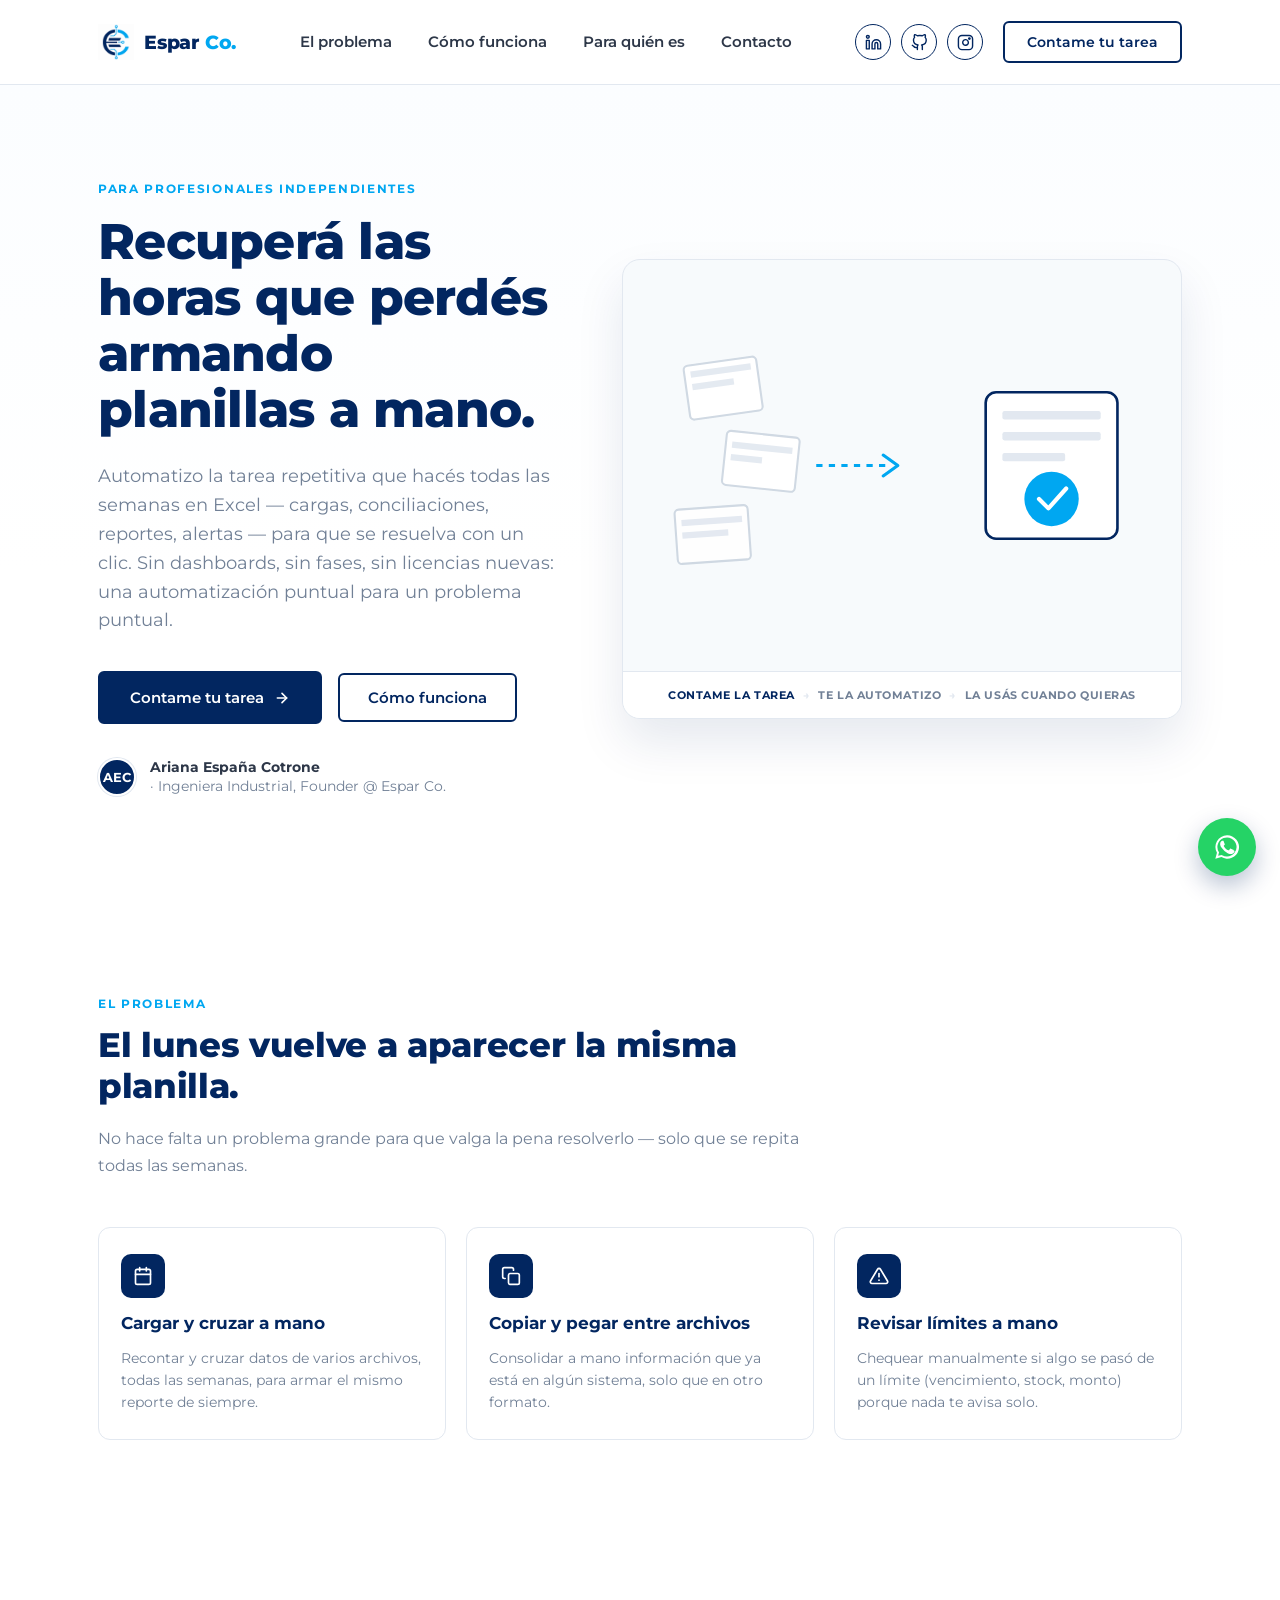
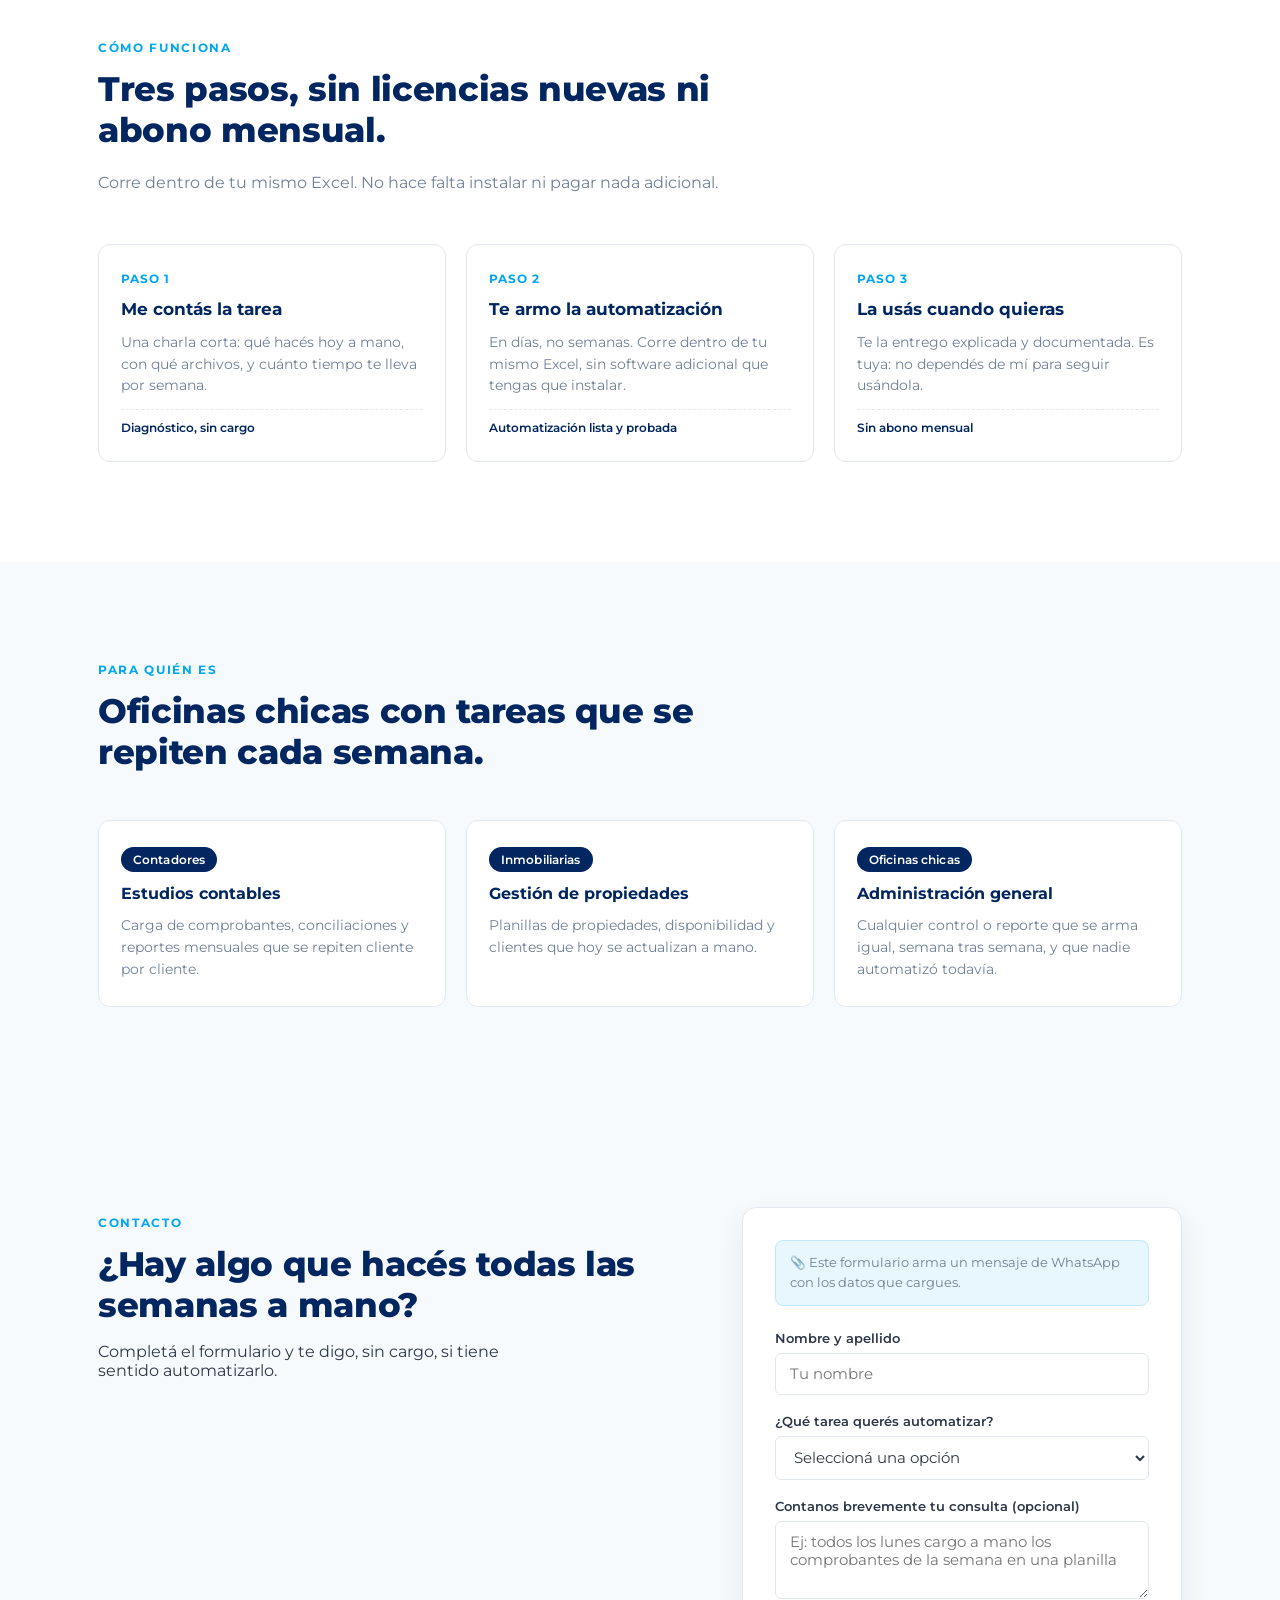
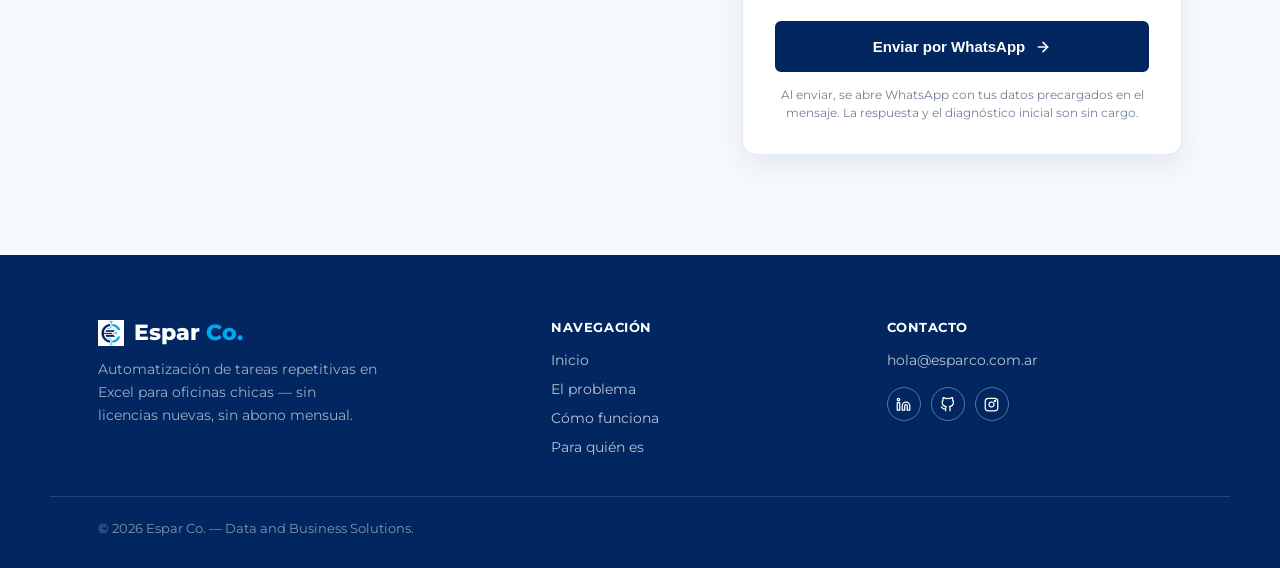
==== automatizaciones/index.html @ 215e24c2 "Add files via upload" ====
<!doctype html>
<html lang="es-AR">
<head>
<meta charset="utf-8">
<meta name="viewport" content="width=device-width, initial-scale=1">
<title>Automatización de tareas en Excel — Espar Co.</title>
<meta name="description" content="Espar Co.: automatización puntual de tareas repetitivas en Excel para contadores, inmobiliarias y oficinas administrativas chicas. Sin licencias nuevas, sin abono mensual.">

<link rel="icon" type="image/png" href="../assets/img/favicon.png">
<link rel="preconnect" href="https://fonts.googleapis.com">
<link rel="preconnect" href="https://fonts.gstatic.com" crossorigin>
<link href="https://fonts.googleapis.com/css2?family=Montserrat:wght@400;500;600;700;800&display=swap" rel="stylesheet">
<link rel="stylesheet" href="../assets/css/style.css">
<style>
.section-problem { padding: 100px 0; background: var(--white); }
.section-problem .section-top { margin-bottom: 48px; max-width: 720px; }
.section-problem .section-top p { font-size: 16px; color: var(--gray); line-height: 1.7; margin: 18px 0 0; }
.problem-grid { display: grid; grid-template-columns: repeat(3, minmax(0, 1fr)); gap: 20px; }
.problem-card { padding: 26px 22px; display: flex; flex-direction: column; gap: 14px; }
.problem-card h3 { font-size: 17px; font-weight: 700; color: var(--navy); margin: 0; line-height: 1.3; }
.problem-card p { font-size: 13.5px; color: var(--gray); line-height: 1.6; margin: 0; }
.phase-grid-3 { grid-template-columns: repeat(3, minmax(0, 1fr)); }
.section-audience { padding: 100px 0; background: var(--bg-soft); }
.section-audience .section-top { margin-bottom: 48px; max-width: 720px; }
.audience-grid { display: grid; grid-template-columns: repeat(3, minmax(0, 1fr)); gap: 20px; }
.audience-card { padding: 26px 22px; display: flex; flex-direction: column; gap: 12px; }
.audience-card h3 { font-size: 16px; font-weight: 700; color: var(--navy); margin: 0; }
.audience-card p { font-size: 13.5px; color: var(--gray); line-height: 1.6; margin: 0; }
@media (max-width: 780px) { .problem-grid, .audience-grid, .phase-grid-3 { grid-template-columns: 1fr; } }
@media (max-width: 1080px) and (min-width: 781px) { .problem-grid, .audience-grid, .phase-grid-3 { grid-template-columns: repeat(2, minmax(0,1fr)); } }
</style>
</head>
<body id="top">

<!-- ===== HEADER ===== -->
<header class="site-header">
  <div class="container">
    <a class="logo-link" href="../" aria-label="Espar Co. — inicio">
      <img src="../assets/img/logo-icon.png" alt="">
      <span class="logo-wordmark">Espar <em>Co.</em></span>
    </a>

    <nav class="main-nav" aria-label="Navegación principal">
      <a class="nav-link" href="#problema">El problema</a>
      <a class="nav-link" href="#como-funciona">Cómo funciona</a>
      <a class="nav-link" href="#para-quien">Para quién es</a>
      <a class="nav-link" href="#contacto">Contacto</a>
    </nav>

    <div class="header-actions">
      <div class="social-icons">
        <a class="icon-btn" href="https://www.linkedin.com/in/arianaecotrone/" target="_blank" rel="noopener" aria-label="LinkedIn">
          <svg viewBox="0 0 24 24" fill="none" stroke="currentColor" stroke-width="2" stroke-linecap="round" stroke-linejoin="round"><path d="M16 8a6 6 0 0 1 6 6v7h-4v-7a2 2 0 0 0-4 0v7h-4v-7a6 6 0 0 1 6-6z"></path><rect x="2" y="9" width="4" height="12"></rect><circle cx="4" cy="4" r="2"></circle></svg>
        </a>
        <a class="icon-btn" href="https://github.com/arianacotrone" target="_blank" rel="noopener" aria-label="GitHub">
          <svg viewBox="0 0 24 24" fill="none" stroke="currentColor" stroke-width="2" stroke-linecap="round" stroke-linejoin="round"><path d="M9 19c-5 1.5-5-2.5-7-3m14 6v-3.87a3.37 3.37 0 0 0-.94-2.61c3.14-.35 6.44-1.54 6.44-7A5.44 5.44 0 0 0 20 4.77 5.07 5.07 0 0 0 19.91 1S18.73.65 16 2.48a13.38 13.38 0 0 0-7 0C6.27.65 5.09 1 5.09 1A5.07 5.07 0 0 0 5 4.77a5.44 5.44 0 0 0-1.5 3.78c0 5.42 3.3 6.61 6.44 7A3.37 3.37 0 0 0 9 18.13V22"></path></svg>
        </a>
        <a class="icon-btn" href="https://www.instagram.com/esparco.data/" target="_blank" rel="noopener" aria-label="Instagram">
          <svg viewBox="0 0 24 24" fill="none" stroke="currentColor" stroke-width="2" stroke-linecap="round" stroke-linejoin="round"><rect x="2" y="2" width="20" height="20" rx="5" ry="5"></rect><path d="M16 11.37A4 4 0 1 1 12.63 8 4 4 0 0 1 16 11.37z"></path><circle cx="17.5" cy="6.5" r="1"></circle></svg>
        </a>
      </div>
      <a class="btn-outline btn-sm" href="#contacto">Contame tu tarea</a>
      <button class="nav-toggle" type="button" aria-label="Abrir menú" aria-expanded="false">
        <svg width="20" height="20" viewBox="0 0 24 24" fill="none" stroke="currentColor" stroke-width="2.2" stroke-linecap="round" stroke-linejoin="round"><line x1="3" y1="6" x2="21" y2="6"></line><line x1="3" y1="12" x2="21" y2="12"></line><line x1="3" y1="18" x2="21" y2="18"></line></svg>
      </button>
    </div>
  </div>
</header>

<main>

<!-- ===== HERO ===== -->
  <section class="hero">
    <div class="container">

      <div>
        <div class="eyebrow">Para profesionales independientes</div>
        <h1>Recuperá las horas que perdés armando planillas a mano.</h1>
        <p class="lede">
          Automatizo la tarea repetitiva que hacés todas las semanas en Excel — cargas, conciliaciones, reportes,
          alertas — para que se resuelva con un clic. Sin dashboards, sin fases, sin licencias nuevas: una
          automatización puntual para un problema puntual.
        </p>
        <div class="hero-ctas">
          <a class="btn-primary" href="#contacto">
            Contame tu tarea
            <svg width="16" height="16" viewBox="0 0 24 24" fill="none" stroke="currentColor" stroke-width="2.4" stroke-linecap="round" stroke-linejoin="round"><line x1="5" y1="12" x2="19" y2="12"></line><polyline points="12 5 19 12 12 19"></polyline></svg>
          </a>
          <a class="btn-outline" href="#como-funciona">Cómo funciona</a>
        </div>
        <div class="hero-byline">
          <a href="#para-quien"><span class="avatar-badge">AEC</span></a>
          <div class="hero-byline-text">
            <strong>Ariana España Cotrone</strong><br> · Ingeniera Industrial, Founder @ Espar Co.
          </div>
        </div>
      </div>

      <div class="hero-panel">
        <div class="hero-panel-figure">
          <svg viewBox="0 0 480 320" xmlns="http://www.w3.org/2000/svg" role="img" aria-label="De planillas sueltas a una automatización de un clic">
            <g opacity="0.9">
              <rect x="34" y="60" width="70" height="52" rx="4" fill="#FFFFFF" stroke="#CBD5E0" stroke-width="2" transform="rotate(-8 69 86)"></rect>
              <rect x="40" y="66" width="58" height="6" fill="#E2E8F0" transform="rotate(-8 69 86)"></rect>
              <rect x="40" y="78" width="40" height="6" fill="#E2E8F0" transform="rotate(-8 69 86)"></rect>
              <rect x="70" y="130" width="70" height="52" rx="4" fill="#FFFFFF" stroke="#CBD5E0" stroke-width="2" transform="rotate(6 105 156)"></rect>
              <rect x="76" y="140" width="58" height="6" fill="#E2E8F0" transform="rotate(6 105 156)"></rect>
              <rect x="76" y="152" width="30" height="6" fill="#E2E8F0" transform="rotate(6 105 156)"></rect>
              <rect x="24" y="200" width="70" height="52" rx="4" fill="#FFFFFF" stroke="#CBD5E0" stroke-width="2" transform="rotate(-4 59 226)"></rect>
              <rect x="30" y="210" width="58" height="6" fill="#E2E8F0" transform="rotate(-4 59 226)"></rect>
              <rect x="30" y="222" width="44" height="6" fill="#E2E8F0" transform="rotate(-4 59 226)"></rect>
            </g>
            <path d="M158 160 H 230" stroke="#00A7F1" stroke-width="3" stroke-dasharray="6 6"></path>
            <path d="M222 150 L 236 160 L 222 170" fill="none" stroke="#00A7F1" stroke-width="3" stroke-linecap="round" stroke-linejoin="round"></path>
            <rect x="320" y="90" width="126" height="140" rx="10" fill="#FFFFFF" stroke="#022660" stroke-width="2.5"></rect>
            <rect x="336" y="108" width="94" height="8" rx="2" fill="#E2E8F0"></rect>
            <rect x="336" y="128" width="94" height="8" rx="2" fill="#E2E8F0"></rect>
            <rect x="336" y="148" width="60" height="8" rx="2" fill="#E2E8F0"></rect>
            <circle cx="383" cy="192" r="26" fill="#00A7F1"></circle>
            <path d="M371 192 L 380 201 L 397 182" fill="none" stroke="#FFFFFF" stroke-width="4" stroke-linecap="round" stroke-linejoin="round"></path>
          </svg>
        </div>
        <div class="hero-panel-strip">
          <span class="is-current">Contame la tarea</span>
          <span class="sep">→</span>
          <span>Te la automatizo</span>
          <span class="sep">→</span>
          <span>La usás cuando quieras</span>
        </div>
      </div>

    </div>
  </section>

  <!-- ===== EL PROBLEMA ===== -->
  <section class="section-problem" id="problema">
    <div class="container">
      <div class="section-top">
        <div class="eyebrow" style="margin-bottom:14px;">El problema</div>
        <h2 class="section-heading">El lunes vuelve a aparecer la misma planilla.</h2>
        <p>No hace falta un problema grande para que valga la pena resolverlo — solo que se repita todas las semanas.</p>
      </div>

      <div class="problem-grid">
        <article class="card problem-card">
          <div class="badge-icon">
            <svg width="20" height="20" viewBox="0 0 24 24" fill="none" stroke="currentColor" stroke-width="2" stroke-linecap="round" stroke-linejoin="round"><rect x="3" y="4" width="18" height="18" rx="2"></rect><line x1="16" y1="2" x2="16" y2="6"></line><line x1="8" y1="2" x2="8" y2="6"></line><line x1="3" y1="10" x2="21" y2="10"></line></svg>
          </div>
          <h3>Cargar y cruzar a mano</h3>
          <p>Recontar y cruzar datos de varios archivos, todas las semanas, para armar el mismo reporte de siempre.</p>
        </article>
        <article class="card problem-card">
          <div class="badge-icon">
            <svg width="20" height="20" viewBox="0 0 24 24" fill="none" stroke="currentColor" stroke-width="2" stroke-linecap="round" stroke-linejoin="round"><rect x="9" y="9" width="13" height="13" rx="2"></rect><path d="M5 15H4a2 2 0 0 1-2-2V4a2 2 0 0 1 2-2h9a2 2 0 0 1 2 2v1"></path></svg>
          </div>
          <h3>Copiar y pegar entre archivos</h3>
          <p>Consolidar a mano información que ya está en algún sistema, solo que en otro formato.</p>
        </article>
        <article class="card problem-card">
          <div class="badge-icon">
            <svg width="20" height="20" viewBox="0 0 24 24" fill="none" stroke="currentColor" stroke-width="2" stroke-linecap="round" stroke-linejoin="round"><path d="M10.29 3.86L1.82 18a2 2 0 0 0 1.71 3h16.94a2 2 0 0 0 1.71-3L13.71 3.86a2 2 0 0 0-3.42 0z"></path><line x1="12" y1="9" x2="12" y2="13"></line><line x1="12" y1="17" x2="12.01" y2="17"></line></svg>
          </div>
          <h3>Revisar límites a mano</h3>
          <p>Chequear manualmente si algo se pasó de un límite (vencimiento, stock, monto) porque nada te avisa solo.</p>
        </article>
      </div>
    </div>
  </section>

  <!-- ===== CÓMO FUNCIONA ===== -->
  <section class="section-services" id="como-funciona">
    <div class="container">
      <div class="section-top">
        <div class="eyebrow" style="margin-bottom:14px;">Cómo funciona</div>
        <h2 class="section-heading">Tres pasos, sin licencias nuevas ni abono mensual.</h2>
        <p>Corre dentro de tu mismo Excel. No hace falta instalar ni pagar nada adicional.</p>
      </div>

      <div class="phase-grid phase-grid-3">
        <article class="card phase-card">
          <div class="phase-num">Paso 1</div>
          <h3>Me contás la tarea</h3>
          <p>Una charla corta: qué hacés hoy a mano, con qué archivos, y cuánto tiempo te lleva por semana.</p>
          <div class="phase-deliverable">Diagnóstico, sin cargo</div>
        </article>
        <article class="card phase-card">
          <div class="phase-num">Paso 2</div>
          <h3>Te armo la automatización</h3>
          <p>En días, no semanas. Corre dentro de tu mismo Excel, sin software adicional que tengas que instalar.</p>
          <div class="phase-deliverable">Automatización lista y probada</div>
        </article>
        <article class="card phase-card">
          <div class="phase-num">Paso 3</div>
          <h3>La usás cuando quieras</h3>
          <p>Te la entrego explicada y documentada. Es tuya: no dependés de mí para seguir usándola.</p>
          <div class="phase-deliverable">Sin abono mensual</div>
        </article>
      </div>
    </div>
  </section>

  <!-- ===== PARA QUIÉN ES ===== -->
  <section class="section-audience" id="para-quien">
    <div class="container">
      <div class="section-top">
        <div class="eyebrow" style="margin-bottom:14px;">Para quién es</div>
        <h2 class="section-heading">Oficinas chicas con tareas que se repiten cada semana.</h2>
      </div>

      <div class="audience-grid">
        <article class="card audience-card">
          <span class="pill pill-industry" style="align-self:flex-start;">Contadores</span>
          <h3>Estudios contables</h3>
          <p>Carga de comprobantes, conciliaciones y reportes mensuales que se repiten cliente por cliente.</p>
        </article>
        <article class="card audience-card">
          <span class="pill pill-industry" style="align-self:flex-start;">Inmobiliarias</span>
          <h3>Gestión de propiedades</h3>
          <p>Planillas de propiedades, disponibilidad y clientes que hoy se actualizan a mano.</p>
        </article>
        <article class="card audience-card">
          <span class="pill pill-industry" style="align-self:flex-start;">Oficinas chicas</span>
          <h3>Administración general</h3>
          <p>Cualquier control o reporte que se arma igual, semana tras semana, y que nadie automatizó todavía.</p>
        </article>
      </div>
    </div>
  </section>

  <!-- ===== CONTACTO ===== -->
  <section class="section-contact" id="contacto">
    <div class="container contact-grid">

      <div class="contact-intro">
        <div class="eyebrow" style="margin-bottom:14px;">Contacto</div>
        <h2 class="section-heading">¿Hay algo que hacés todas las semanas a mano?</h2>
        <p class="about-copy" style="max-width:420px;">
          Completá el formulario y te digo, sin cargo, si tiene sentido automatizarlo.
        </p>
      </div>

      <div class="form-card">
        <div class="form-note">
          📎 Este formulario arma un mensaje de WhatsApp con los datos que cargues.
        </div>

        <form id="contacto-form">
          <div class="field">
            <label for="nombre">Nombre y apellido</label>
            <input type="text" id="nombre" name="nombre" placeholder="Tu nombre" required>
          </div>

          <div class="field">
            <label for="area">¿Qué tarea querés automatizar?</label>
            <select id="area" name="area" required>
              <option value="">Seleccioná una opción</option>
              <option value="Carga o consolidación de datos">Carga o consolidación de datos</option>
              <option value="Conciliación de información">Conciliación de información</option>
              <option value="Armado de reportes periódicos">Armado de reportes periódicos</option>
              <option value="Alertas automáticas">Alertas automáticas</option>
              <option value="No estoy segura/o, quiero que me asesoren">No estoy segura/o, quiero que me asesoren</option>
            </select>
          </div>

          <div class="field">
            <label for="detalle">Contanos brevemente tu consulta (opcional)</label>
            <textarea id="detalle" name="detalle" rows="3" placeholder="Ej: todos los lunes cargo a mano los comprobantes de la semana en una planilla"></textarea>
          </div>

          <button type="submit" class="btn-primary" style="width:100%;justify-content:center;">
            Enviar por WhatsApp
            <svg width="16" height="16" viewBox="0 0 24 24" fill="none" stroke="currentColor" stroke-width="2.4" stroke-linecap="round" stroke-linejoin="round"><line x1="5" y1="12" x2="19" y2="12"></line><polyline points="12 5 19 12 12 19"></polyline></svg>
          </button>

          <div class="form-disclaimer">Al enviar, se abre WhatsApp con tus datos precargados en el mensaje. La respuesta y el diagnóstico inicial son sin cargo.</div>
        </form>
      </div>

    </div>
  </section>

</main>

<!-- ===== FOOTER ===== -->
<footer class="site-footer">
  <div class="container footer-grid">
    <div>
      <a class="footer-brand-link" href="../" aria-label="Volver arriba">
        <img src="../assets/img/logo-icon.png" alt="" class="footer-brand-icon">
        <span class="footer-brand">Espar <span>Co.</span></span>
      </a>
      <p class="footer-tagline">
        Automatización de tareas repetitivas en Excel para oficinas chicas — sin licencias nuevas, sin abono mensual.
      </p>
    </div>
    <div>
      <div class="footer-col-title">Navegación</div>
      <div class="footer-links">
        <a href="../">Inicio</a>
        <a href="#problema">El problema</a>
        <a href="#como-funciona">Cómo funciona</a>
        <a href="#para-quien">Para quién es</a>
      </div>
    </div>
    <div>
      <div class="footer-col-title">Contacto</div>
      <p class="footer-contact-email">hola@esparco.com.ar</p>
      <div class="footer-social">
        <a href="https://www.linkedin.com/in/arianaecotrone/" target="_blank" rel="noopener" aria-label="LinkedIn">
          <svg viewBox="0 0 24 24" fill="none" stroke="currentColor" stroke-width="2" stroke-linecap="round" stroke-linejoin="round"><path d="M16 8a6 6 0 0 1 6 6v7h-4v-7a2 2 0 0 0-4 0v7h-4v-7a6 6 0 0 1 6-6z"></path><rect x="2" y="9" width="4" height="12"></rect><circle cx="4" cy="4" r="2"></circle></svg>
        </a>
        <a href="https://github.com/arianacotrone" target="_blank" rel="noopener" aria-label="GitHub">
          <svg viewBox="0 0 24 24" fill="none" stroke="currentColor" stroke-width="2" stroke-linecap="round" stroke-linejoin="round"><path d="M9 19c-5 1.5-5-2.5-7-3m14 6v-3.87a3.37 3.37 0 0 0-.94-2.61c3.14-.35 6.44-1.54 6.44-7A5.44 5.44 0 0 0 20 4.77 5.07 5.07 0 0 0 19.91 1S18.73.65 16 2.48a13.38 13.38 0 0 0-7 0C6.27.65 5.09 1 5.09 1A5.07 5.07 0 0 0 5 4.77a5.44 5.44 0 0 0-1.5 3.78c0 5.42 3.3 6.61 6.44 7A3.37 3.37 0 0 0 9 18.13V22"></path></svg>
        </a>
        <a href="https://www.instagram.com/esparco.data/" target="_blank" rel="noopener" aria-label="Instagram">
          <svg viewBox="0 0 24 24" fill="none" stroke="currentColor" stroke-width="2" stroke-linecap="round" stroke-linejoin="round"><rect x="2" y="2" width="20" height="20" rx="5" ry="5"></rect><path d="M16 11.37A4 4 0 1 1 12.63 8 4 4 0 0 1 16 11.37z"></path><circle cx="17.5" cy="6.5" r="1"></circle></svg>
        </a>
      </div>
    </div>
  </div>
  <div class="container footer-bottom">
    <p>&copy; 2026 Espar Co. — Data and Business Solutions.</p>
  </div>
</footer>

<a class="fab-whatsapp" href="https://wa.me/5491141889724?text=Hola%2C%20quiero%20automatizar%20una%20tarea%20repetitiva%20en%20Excel" target="_blank" rel="noopener" aria-label="Escribinos por WhatsApp">
  <span class="fab-whatsapp-icon-wrap">
    <svg class="fab-whatsapp-icon" viewBox="0 0 24 24" fill="#fff"><path d="M17.5 14.4c-.3-.2-1.8-.9-2.1-1s-.5-.1-.7.1-.8 1-.9 1.2-.3.2-.6.1a7.9 7.9 0 0 1-2.3-1.4 8.6 8.6 0 0 1-1.6-2c-.2-.3 0-.5.1-.6l.4-.5.3-.4a.5.5 0 0 0 0-.5c-.1-.1-.7-1.6-.9-2.2s-.5-.5-.7-.5h-.6a1.1 1.1 0 0 0-.8.4 3.4 3.4 0 0 0-1 2.5 6 6 0 0 0 1.3 3.1 13.6 13.6 0 0 0 5.2 4.6c.7.3 1.3.5 1.7.6a4.1 4.1 0 0 0 1.9.1 3.1 3.1 0 0 0 2-1.4 2.5 2.5 0 0 0 .2-1.4c-.1-.1-.3-.2-.6-.3z"/><path d="M12 2a10 10 0 0 0-8.6 15L2 22l5.2-1.4A10 10 0 1 0 12 2zm0 18.2a8.2 8.2 0 0 1-4.2-1.2l-.3-.2-3.1.8.8-3-.2-.3a8.2 8.2 0 1 1 7 3.9z"/></svg>
  </span>
  <span class="fab-whatsapp-label">Escribinos por WhatsApp</span>
</a>

<script src="../assets/js/main.js"></script>
<script>
(function () {
  var WHATSAPP_NUMBER = '5491141889724';
  document.addEventListener('DOMContentLoaded', function () {
    var form = document.getElementById('contacto-form');
    if (!form) return;
    form.addEventListener('submit', function (event) {
      event.preventDefault();
      var nombre = document.getElementById('nombre').value.trim();
      var area = document.getElementById('area').value;
      var detalle = document.getElementById('detalle').value.trim();
      var lineas = [
        'Hola, quiero automatizar una tarea en Excel.',
        'Nombre: ' + (nombre || 'Sin especificar'),
        'Tarea: ' + (area || 'Sin especificar')
      ];
      if (detalle) lineas.push('Detalle: ' + detalle);
      var mensaje = encodeURIComponent(lineas.join('\n'));
      window.open('https://wa.me/' + WHATSAPP_NUMBER + '?text=' + mensaje, '_blank', 'noopener');
    });
  });
})();
</script>
</body>
</html>
---- assets/css/style.css ----
/* ============================================================
   Espar Co. — Data and Business Solutions
   Hoja de estilos compartida (home + portafolio)
   ============================================================ */

:root {
  --navy: #022660;
  --navy-deep: #011845;
  --cyan: #00A7F1;
  --white: #FFFFFF;
  --slate: #2D3748;
  --gray: #718096;
  --line: #E2E8F0;
  --bg-soft: #F7FAFC;
  --pill-bg: #E8F7FE;
  --pill-border: #BEE8FB;
}

* { box-sizing: border-box; }
html, body { margin: 0; padding: 0; }
html { scroll-behavior: smooth; scroll-padding-top: 90px; }

body {
  font-family: 'Montserrat', system-ui, -apple-system, sans-serif;
  color: var(--slate);
  background: var(--white);
  -webkit-font-smoothing: antialiased;
}

img { max-width: 100%; display: block; }
a { color: var(--cyan); text-decoration: none; }
a:hover { color: var(--navy); }

.container {
  max-width: 1180px;
  margin: 0 auto;
  padding: 0 48px;
}

.eyebrow {
  font-size: 12px;
  font-weight: 700;
  letter-spacing: .14em;
  text-transform: uppercase;
  color: var(--cyan);
}

.section-heading {
  font-size: 34px;
  font-weight: 800;
  color: var(--navy);
  line-height: 1.2;
  letter-spacing: -.01em;
  margin: 0;
}

/* ---------- Buttons ---------- */
.btn-primary,
.btn-outline {
  display: inline-flex;
  align-items: center;
  gap: 10px;
  font-weight: 600;
  font-size: 15px;
  border-radius: 6px;
  white-space: nowrap;
  cursor: pointer;
  border: 2px solid var(--navy);
}
.btn-primary {
  background: var(--navy);
  color: var(--white);
  padding: 15px 30px;
}
.btn-primary:hover { background: var(--navy-deep); color: var(--white); }
.btn-outline {
  background: transparent;
  color: var(--navy);
  padding: 13px 28px;
}
.btn-outline:hover { background: var(--navy); color: var(--white); }
.btn-sm { padding: 10px 22px; font-size: 14px; }

/* ---------- Pills / tags ---------- */
.pill {
  display: inline-block;
  font-size: 12px;
  font-weight: 600;
  letter-spacing: .01em;
  padding: 5px 12px;
  border-radius: 20px;
  white-space: nowrap;
}
.pill-tool { background: var(--pill-bg); color: var(--navy); border: 1px solid var(--pill-border); }
.pill-industry { background: var(--navy); color: var(--white); }
.pill-demo { background: var(--cyan); color: var(--white); }
.pill-todo { background: var(--white); color: var(--gray); border: 1.5px dashed var(--line); }

/* ---------- Cards ---------- */
.card {
  border: 1px solid var(--line);
  border-radius: 12px;
  background: var(--white);
  transition: box-shadow .15s ease, transform .15s ease;
}
.card:hover { box-shadow: 0 12px 28px rgba(2, 38, 96, .12); transform: translateY(-3px); }

.badge-icon {
  width: 44px;
  height: 44px;
  border-radius: 10px;
  background: var(--navy);
  display: flex;
  align-items: center;
  justify-content: center;
  color: var(--white);
  flex-shrink: 0;
}

/* ============================================================
   HEADER / NAV
   ============================================================ */
.site-header {
  border-bottom: 1px solid var(--line);
  background: var(--white);
  position: sticky;
  top: 0;
  z-index: 50;
}
.site-header .container {
  display: flex;
  align-items: center;
  justify-content: space-between;
  height: 84px;
  gap: 24px;
}
.logo-link { display: flex; align-items: center; gap: 10px; flex-shrink: 0; }
.logo-link img { height: 36px; width: auto; }
.logo-wordmark { font-size: 19px; font-weight: 800; color: var(--navy); letter-spacing: -.01em; white-space: nowrap; }
.logo-wordmark em { color: var(--cyan); font-style: normal; }

.main-nav {
  display: flex;
  align-items: center;
  gap: 36px;
}
.nav-link {
  font-size: 14.5px;
  font-weight: 600;
  color: var(--slate);
}
.nav-link:hover { color: var(--navy); }
.nav-link.is-active {
  color: var(--navy);
  border-bottom: 2px solid var(--cyan);
  padding-bottom: 4px;
}

.header-actions {
  display: flex;
  align-items: center;
  gap: 20px;
}
.social-icons { display: flex; align-items: center; gap: 10px; }
.icon-btn {
  width: 36px;
  height: 36px;
  border-radius: 999px;
  border: 1.5px solid var(--navy);
  display: flex;
  align-items: center;
  justify-content: center;
  color: var(--navy);
  flex-shrink: 0;
}
.icon-btn:hover { background: var(--navy); color: var(--white); }
.icon-btn svg { width: 17px; height: 17px; }

.nav-toggle {
  display: none;
  width: 40px;
  height: 40px;
  border: 1.5px solid var(--navy);
  border-radius: 6px;
  background: var(--white);
  align-items: center;
  justify-content: center;
  color: var(--navy);
  cursor: pointer;
}

/* ============================================================
   HERO (home)
   ============================================================ */
.hero {
  padding: 96px 0 100px;
  background: linear-gradient(180deg, #FBFDFF 0%, #FFFFFF 60%);
}
.hero .container {
  display: grid;
  grid-template-columns: 1fr 560px;
  gap: 64px;
  align-items: center;
}
.hero h1 {
  font-size: 50px;
  line-height: 1.12;
  font-weight: 800;
  color: var(--navy);
  margin: 18px 0 24px;
  letter-spacing: -.015em;
}
.hero p.lede {
  font-size: 17.5px;
  line-height: 1.65;
  color: var(--gray);
  margin: 0 0 36px;
  max-width: 520px;
}
.hero-ctas {
  display: flex;
  gap: 16px;
  align-items: center;
  flex-wrap: wrap;
  margin-bottom: 34px;
}
.hero-byline {
  display: flex;
  align-items: center;
  gap: 14px;
}
.avatar-badge {
  width: 38px;
  height: 38px;
  border-radius: 999px;
  background: var(--navy);
  color: var(--white);
  font-size: 13px;
  font-weight: 700;
  display: flex;
  align-items: center;
  justify-content: center;
  border: 2px solid var(--white);
  box-shadow: 0 0 0 1px var(--line);
  flex-shrink: 0;
}
.hero-byline-text { font-size: 13.5px; color: var(--gray); line-height: 1.4; }
.hero-byline-text strong { color: var(--slate); }

.hero-panel {
  position: relative;
  width: 100%;
  height: 460px;
  border-radius: 18px;
  border: 1px solid var(--line);
  background: var(--bg-soft);
  box-shadow: 0 24px 48px rgba(2, 38, 96, .10);
  overflow: hidden;
  display: flex;
  flex-direction: column;
}
.hero-panel-figure { flex-grow: 1; display: flex; align-items: center; justify-content: center; padding: 28px; }
.hero-panel-figure svg { width: 100%; height: 100%; display: block; }
.hero-panel-strip {
  border-top: 1px solid var(--line);
  background: var(--white);
  padding: 16px 20px;
  display: flex;
  align-items: center;
  justify-content: center;
  gap: 8px;
  flex-wrap: wrap;
}
.hero-panel-strip span {
  font-size: 11px;
  font-weight: 700;
  letter-spacing: .05em;
  text-transform: uppercase;
  color: var(--gray);
  white-space: nowrap;
}
.hero-panel-strip span.is-current { color: var(--navy); }
.hero-panel-strip .sep { color: var(--line); }

/* ============================================================
   SERVICIOS — escalera de madurez de datos (Fase 0 a 3)
   ============================================================ */
.section-services { padding: 100px 0; background: var(--white); }
.section-services .section-top { margin-bottom: 48px; max-width: 720px; }
.section-services .section-top p { font-size: 16px; color: var(--gray); line-height: 1.7; margin: 18px 0 0; }

.phase-grid {
  display: grid;
  grid-template-columns: repeat(4, minmax(0, 1fr));
  gap: 20px;
  position: relative;
}
.phase-card {
  padding: 26px 22px;
  display: flex;
  flex-direction: column;
  gap: 12px;
  position: relative;
}
.phase-card .phase-num {
  font-size: 12px;
  font-weight: 700;
  letter-spacing: .08em;
  text-transform: uppercase;
  color: var(--cyan);
}
.phase-card h3 { font-size: 17px; font-weight: 700; color: var(--navy); margin: 0; line-height: 1.3; }
.phase-card p { font-size: 13.5px; color: var(--gray); line-height: 1.6; margin: 0; flex-grow: 1; }
.phase-card .phase-deliverable {
  font-size: 12px;
  color: var(--navy);
  font-weight: 600;
  padding-top: 10px;
  border-top: 1px dashed var(--line);
}
.phase-connector {
  display: none;
}
.services-note {
  margin-top: 40px;
  padding: 20px 24px;
  background: var(--pill-bg);
  border: 1px solid var(--pill-border);
  border-radius: 12px;
  font-size: 14.5px;
  color: var(--navy);
  line-height: 1.6;
}
.services-note strong { font-weight: 700; }

/* ============================================================
   DESARROLLO WEB PARA COMERCIOS — línea secundaria (home)
   ============================================================ */
.section-webdev { padding: 100px 0; background: var(--bg-soft); }
.section-webdev .section-top { margin-bottom: 48px; max-width: 720px; }
.section-webdev .section-top p { font-size: 16px; color: var(--gray); line-height: 1.7; margin: 18px 0 0; }
.phase-grid-2 {
  display: grid;
  grid-template-columns: repeat(2, minmax(0, 1fr));
  gap: 20px;
  max-width: 700px;
}

/* ============================================================
   PORTFOLIO PREVIEW (home) + FULL GRID (proyectos)
   ============================================================ */
.section-portfolio { padding: 100px 0; background: var(--bg-soft); }
.section-portfolio .section-top {
  display: flex;
  align-items: flex-end;
  justify-content: space-between;
  gap: 24px;
  margin-bottom: 56px;
  flex-wrap: wrap;
}
.section-portfolio .section-top p {
  font-size: 15px;
  color: var(--gray);
  max-width: 340px;
  margin: 0 0 4px;
  line-height: 1.6;
}

.project-grid {
  display: grid;
  grid-template-columns: repeat(3, minmax(0, 1fr));
  gap: 28px;
}
.project-card {
  padding: 28px;
  display: flex;
  flex-direction: column;
  gap: 16px;
}
.project-card h3 {
  font-size: 19px;
  font-weight: 700;
  color: var(--navy);
  margin: 0;
  line-height: 1.35;
}
.project-card .client {
  font-size: 13px;
  color: var(--cyan);
  margin: 0;
  font-weight: 600;
}
.project-card .desc {
  font-size: 14.5px;
  color: var(--gray);
  line-height: 1.6;
  margin: 0;
  flex-grow: 1;
}
.project-card .tools { display: flex; gap: 8px; flex-wrap: wrap; }
.project-card .case-link {
  font-size: 14px;
  font-weight: 700;
  display: inline-flex;
  align-items: center;
  gap: 6px;
  margin-top: 4px;
}

.portfolio-cta { display: flex; justify-content: center; margin-top: 52px; }

.project-card.is-placeholder { border-style: dashed; background: var(--bg-soft); }
.project-card.is-placeholder .badge-icon { background: var(--white); color: var(--navy); border: 1.5px dashed var(--line); }

/* ============================================================
   SOBRE MÍ (home)
   ============================================================ */
.section-about { padding: 100px 0; background: var(--white); }
.section-about .container {
  display: grid;
  grid-template-columns: 340px 1fr;
  gap: 64px;
  align-items: start;
}
.founder-card-wrap { position: relative; width: 100%; max-width: 340px; height: 400px; }
.founder-card-accent {
  position: absolute;
  top: 16px;
  left: 16px;
  width: 100%;
  height: 100%;
  border-radius: 16px;
  background: linear-gradient(155deg, var(--navy), var(--cyan));
  z-index: 1;
}
.founder-card {
  position: relative;
  width: 100%;
  height: 100%;
  border-radius: 16px;
  overflow: hidden;
  z-index: 2;
  background: linear-gradient(160deg, var(--navy) 0%, var(--navy-deep) 55%, var(--cyan) 130%);
  box-shadow: 0 20px 40px rgba(2, 38, 96, .22);
  display: flex;
  flex-direction: column;
  align-items: center;
  justify-content: center;
  gap: 20px;
}
.founder-card-pattern { position: absolute; inset: 0; opacity: .16; }
.founder-badge {
  position: relative;
  width: 76px;
  height: 76px;
  border-radius: 50%;
  background: rgba(255, 255, 255, .14);
  border: 1.5px solid rgba(255, 255, 255, .5);
  display: flex;
  align-items: center;
  justify-content: center;
  font-size: 21px;
  font-weight: 700;
  color: var(--white);
  letter-spacing: .02em;
}
.founder-name-block { position: relative; text-align: center; padding: 0 28px; }
.founder-name { font-size: 20px; font-weight: 700; color: var(--white); line-height: 1.3; }
.founder-role { margin-top: 6px; font-size: 13.5px; font-weight: 600; color: var(--pill-border); }
.founder-divider { position: relative; width: 36px; height: 2px; background: rgba(255, 255, 255, .35); }
.founder-tagline {
  position: relative;
  font-size: 10.5px;
  font-weight: 700;
  letter-spacing: .16em;
  text-transform: uppercase;
  color: rgba(255, 255, 255, .75);
}

.section-about h2 { margin-bottom: 22px; }
.section-about .about-copy {
  font-size: 16.5px;
  line-height: 1.7;
  color: var(--gray);
  margin: 0 0 36px;
  max-width: 520px;
}

.timeline { display: flex; flex-direction: column; }
.timeline-item { display: flex; gap: 18px; }
.timeline-dot-col { display: flex; flex-direction: column; align-items: center; }
.timeline-dot { width: 10px; height: 10px; border-radius: 999px; background: var(--cyan); flex-shrink: 0; }
.timeline-dot.is-last { background: var(--navy); }
.timeline-line { width: 2px; flex-grow: 1; background: var(--line); }
.timeline-content { padding-bottom: 26px; }
.timeline-title { font-size: 15px; font-weight: 700; color: var(--navy); }
.timeline-meta { font-size: 13.5px; color: var(--gray); margin-top: 2px; }

/* ============================================================
   CONTACTO (home)
   ============================================================ */
.section-contact { padding: 100px 0; background: var(--bg-soft); }
.contact-grid {
  display: grid;
  grid-template-columns: 1fr 440px;
  gap: 64px;
  align-items: start;
}
.contact-intro { padding-top: 8px; }

.form-card {
  background: var(--white);
  border: 1px solid var(--line);
  border-radius: 14px;
  padding: 32px;
  box-shadow: 0 12px 28px rgba(2, 38, 96, .08);
}
.form-note {
  font-size: 12.5px;
  line-height: 1.6;
  color: var(--gray);
  background: var(--pill-bg);
  border: 1px solid var(--pill-border);
  border-radius: 8px;
  padding: 12px 14px;
  margin-bottom: 24px;
}
.form-card .field { margin-bottom: 18px; }
.form-card label {
  display: block;
  font-size: 13px;
  font-weight: 600;
  color: var(--slate);
  margin-bottom: 7px;
}
.form-card input,
.form-card select,
.form-card textarea {
  width: 100%;
  font-family: 'Montserrat', sans-serif;
  font-size: 14.5px;
  color: var(--slate);
  padding: 11px 14px;
  border: 1.5px solid var(--line);
  border-radius: 6px;
  background: var(--white);
}
.form-card input:focus,
.form-card select:focus,
.form-card textarea:focus {
  outline: none;
  border-color: var(--cyan);
}
.form-card textarea { resize: vertical; min-height: 76px; font-family: inherit; }
.form-disclaimer {
  font-size: 12px;
  color: var(--gray);
  line-height: 1.5;
  margin-top: 14px;
  text-align: center;
}

/* ---------- WhatsApp flotante ---------- */
.fab-whatsapp {
  position: fixed;
  right: 24px;
  bottom: 24px;
  height: 58px;
  min-width: 58px;
  border-radius: 999px;
  background: #25D366;
  display: inline-flex;
  align-items: center;
  overflow: hidden;
  text-decoration: none;
  box-shadow: 0 10px 24px rgba(2, 38, 96, .28);
  z-index: 60;
  transition: transform .15s ease, box-shadow .15s ease;
}
.fab-whatsapp:hover,
.fab-whatsapp:focus-visible {
  transform: scale(1.03);
  box-shadow: 0 14px 30px rgba(2, 38, 96, .34);
}
.fab-whatsapp-icon-wrap {
  width: 58px;
  height: 58px;
  flex-shrink: 0;
  display: flex;
  align-items: center;
  justify-content: center;
}
.fab-whatsapp-icon { width: 28px; height: 28px; }
.fab-whatsapp-label {
  max-width: 0;
  opacity: 0;
  overflow: hidden;
  white-space: nowrap;
  font-size: 14px;
  font-weight: 700;
  color: var(--white);
  transition: max-width .3s ease, opacity .2s ease .05s, padding-right .3s ease;
}
.fab-whatsapp:hover .fab-whatsapp-label,
.fab-whatsapp:focus-visible .fab-whatsapp-label {
  max-width: 220px;
  opacity: 1;
  padding-right: 20px;
}

/* ============================================================
   FOOTER
   ============================================================ */
.site-footer { background: var(--navy); padding: 64px 0 32px; }
.footer-grid {
  display: grid;
  grid-template-columns: 1.4fr 1fr 1fr;
  gap: 40px;
  padding-bottom: 40px;
  border-bottom: 1px solid rgba(255, 255, 255, .14);
}
.footer-brand-link {
  display: inline-flex;
  align-items: center;
  gap: 10px;
  margin-bottom: 12px;
  text-decoration: none;
  transition: opacity .15s ease;
}
.footer-brand-link:hover { opacity: .8; }
.footer-brand-icon { height: 26px; width: auto; }
.footer-brand { font-size: 22px; font-weight: 800; color: var(--white); margin-bottom: 0; }
.footer-brand span { color: var(--cyan); }
.footer-tagline { font-size: 13.5px; color: rgba(255, 255, 255, .62); line-height: 1.7; max-width: 280px; margin: 0; }
.footer-col-title {
  font-size: 13px;
  font-weight: 700;
  color: var(--white);
  margin-bottom: 16px;
  letter-spacing: .04em;
  text-transform: uppercase;
}
.footer-links { display: flex; flex-direction: column; gap: 11px; }
.footer-links a { font-size: 14px; color: rgba(255, 255, 255, .72); }
.footer-links a:hover { color: var(--white); }
.footer-contact-email { font-size: 14px; color: rgba(255, 255, 255, .72); margin: 0 0 18px; }
.footer-social { display: flex; gap: 10px; }
.footer-social a {
  width: 34px;
  height: 34px;
  border-radius: 999px;
  border: 1.5px solid rgba(255, 255, 255, .35);
  display: flex;
  align-items: center;
  justify-content: center;
  color: var(--white);
}
.footer-social a:hover { background: rgba(255, 255, 255, .12); }
.footer-social svg { width: 15px; height: 15px; }
.footer-bottom { padding-top: 24px; }
.footer-bottom p { font-size: 12.5px; color: rgba(255, 255, 255, .5); margin: 0; }

/* ============================================================
   PÁGINA PORTAFOLIO — encabezado + filtros
   ============================================================ */
.page-header {
  padding: 64px 0 40px;
  background: linear-gradient(180deg, #FBFDFF 0%, #FFFFFF 100%);
}
.page-header h1 {
  font-size: 38px;
  font-weight: 800;
  color: var(--navy);
  margin: 14px 0 14px;
  letter-spacing: -.01em;
}
.page-header p { font-size: 16px; color: var(--gray); margin: 0; max-width: 560px; line-height: 1.6; }

.filters-section { padding: 8px 0 40px; }
.filters-panel {
  display: flex;
  flex-direction: column;
  gap: 24px;
  padding: 28px 32px;
  background: var(--bg-soft);
  border-radius: 14px;
}
.filter-label {
  font-size: 11.5px;
  font-weight: 700;
  letter-spacing: .08em;
  text-transform: uppercase;
  color: var(--gray);
  margin-bottom: 12px;
}
.chip-row { display: flex; gap: 10px; flex-wrap: wrap; }
.chip {
  font-family: 'Montserrat', sans-serif;
  font-size: 13.5px;
  font-weight: 600;
  padding: 9px 18px;
  border-radius: 999px;
  cursor: pointer;
  background: var(--white);
  color: var(--navy);
  border: 1.5px solid var(--navy);
  transition: background .12s ease, color .12s ease;
}
.chip:hover { background: rgba(2, 38, 96, .06); }
.chip.is-active { background: var(--navy); color: var(--white); }
.chip.is-active:hover { background: var(--navy-deep); }

.results-section { padding: 8px 0 100px; }
.results-count { font-size: 13.5px; color: var(--gray); margin: 0 0 28px; }
.no-results { text-align: center; padding: 80px 20px; display: none; }
.no-results.is-visible { display: block; }
.no-results p { font-size: 16px; color: var(--gray); margin: 0; }
.project-card[hidden] { display: none; }

/* ============================================================
   RESPONSIVE
   ============================================================ */
@media (max-width: 1080px) {
  .hero .container { grid-template-columns: 1fr; gap: 48px; }
  .hero-panel { height: 380px; max-width: 480px; }
  .phase-grid { grid-template-columns: repeat(2, minmax(0, 1fr)); }
  .project-grid { grid-template-columns: repeat(2, minmax(0, 1fr)); }
  .section-about .container { grid-template-columns: 1fr; }
  .founder-card-wrap { max-width: 280px; }
  .contact-grid { grid-template-columns: 1fr; }
  .footer-grid { grid-template-columns: 1fr 1fr; }
  .footer-grid > div:first-child { grid-column: 1 / -1; }
}

@media (max-width: 780px) {
  .container { padding: 0 24px; }
  .main-nav { display: none; }
  .header-actions .btn-outline.btn-sm { display: none; }
  .nav-toggle { display: flex; }
  .site-header.is-open .main-nav {
    display: flex;
    flex-direction: column;
    align-items: flex-start;
    gap: 18px;
    position: absolute;
    top: 84px;
    left: 0;
    right: 0;
    background: var(--white);
    border-bottom: 1px solid var(--line);
    padding: 24px;
  }
  .hero { padding: 56px 0 64px; }
  .hero h1 { font-size: 36px; }
  .hero-panel { height: 260px; }
  .hero-panel-strip { display: none; }
  .phase-grid { grid-template-columns: 1fr; }
  .project-grid { grid-template-columns: 1fr; }
  .section-portfolio, .section-about, .section-services { padding: 64px 0; }
  .footer-grid { grid-template-columns: 1fr; }
  .page-header h1 { font-size: 30px; }
  .section-contact { padding: 64px 0; }
  .form-card { padding: 24px; }
  .fab-whatsapp { right: 16px; bottom: 16px; height: 52px; min-width: 52px; }
  .fab-whatsapp-icon-wrap { width: 52px; height: 52px; }
}
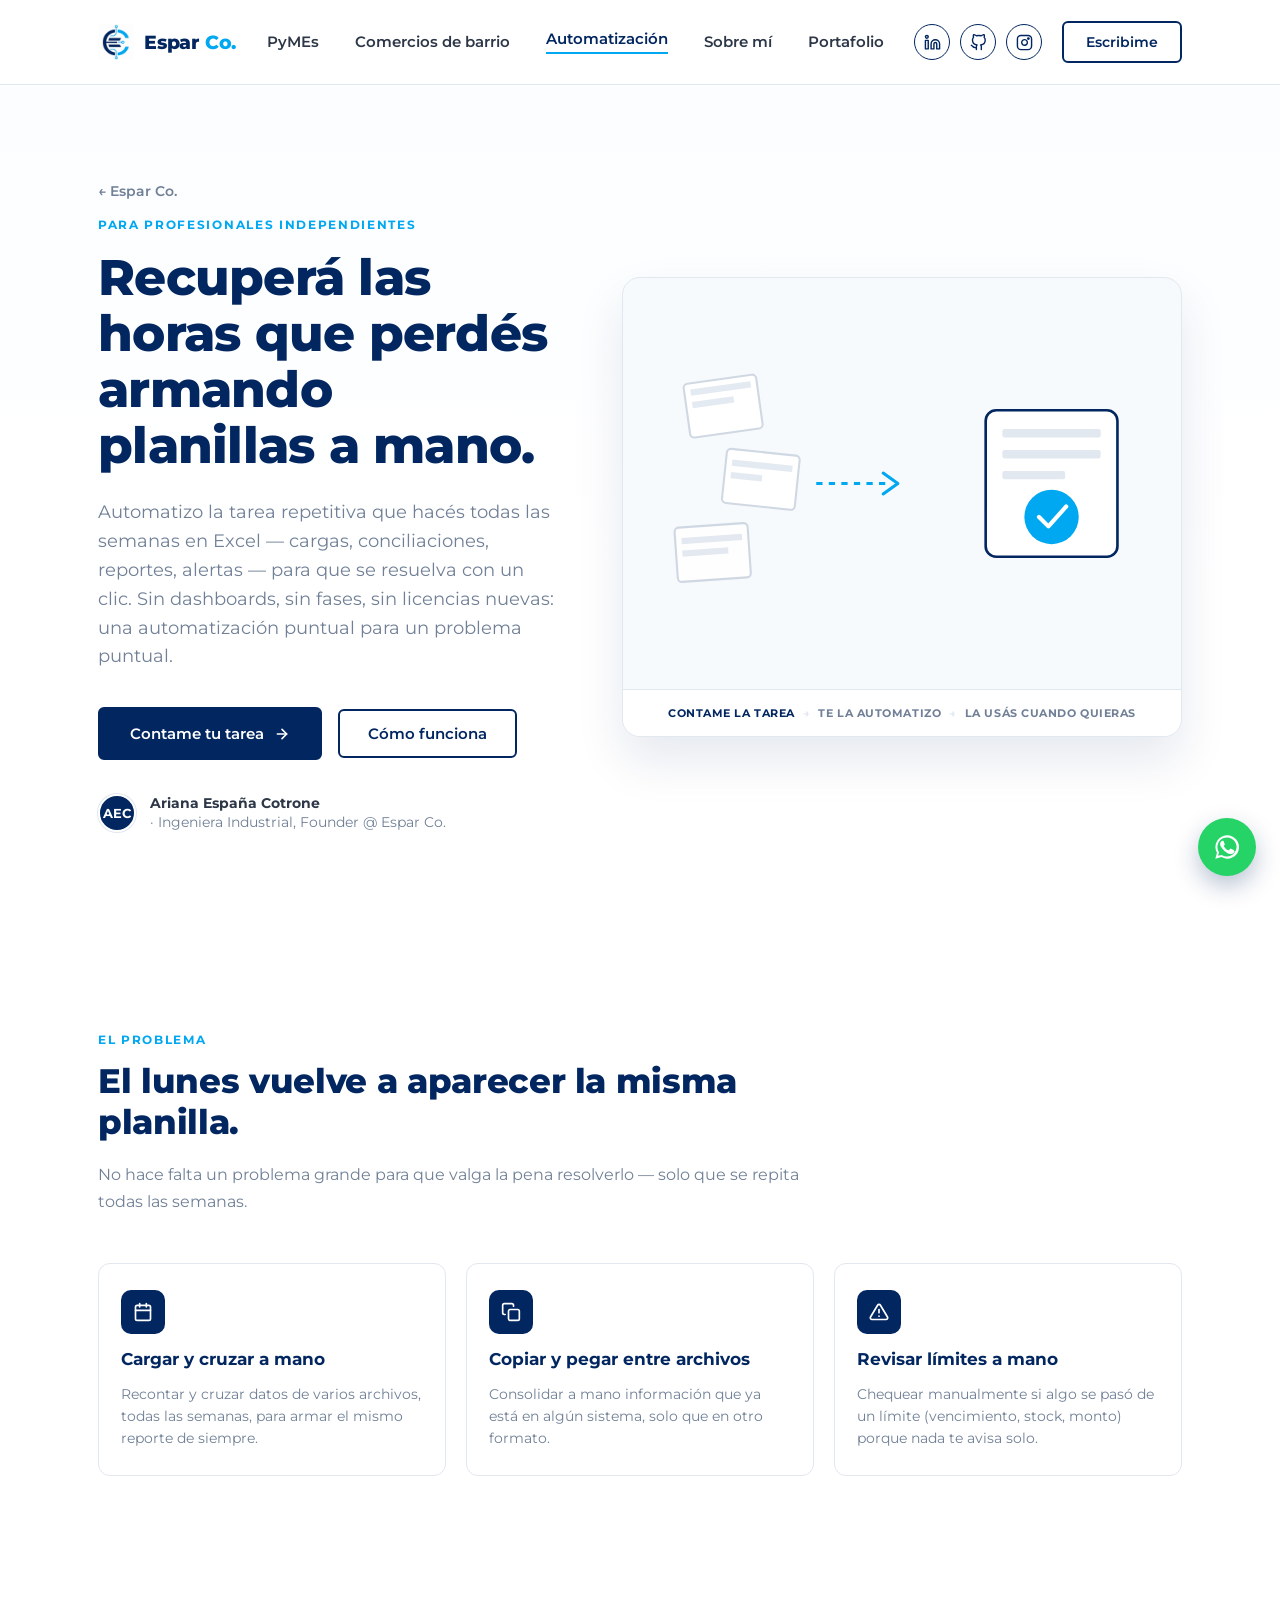
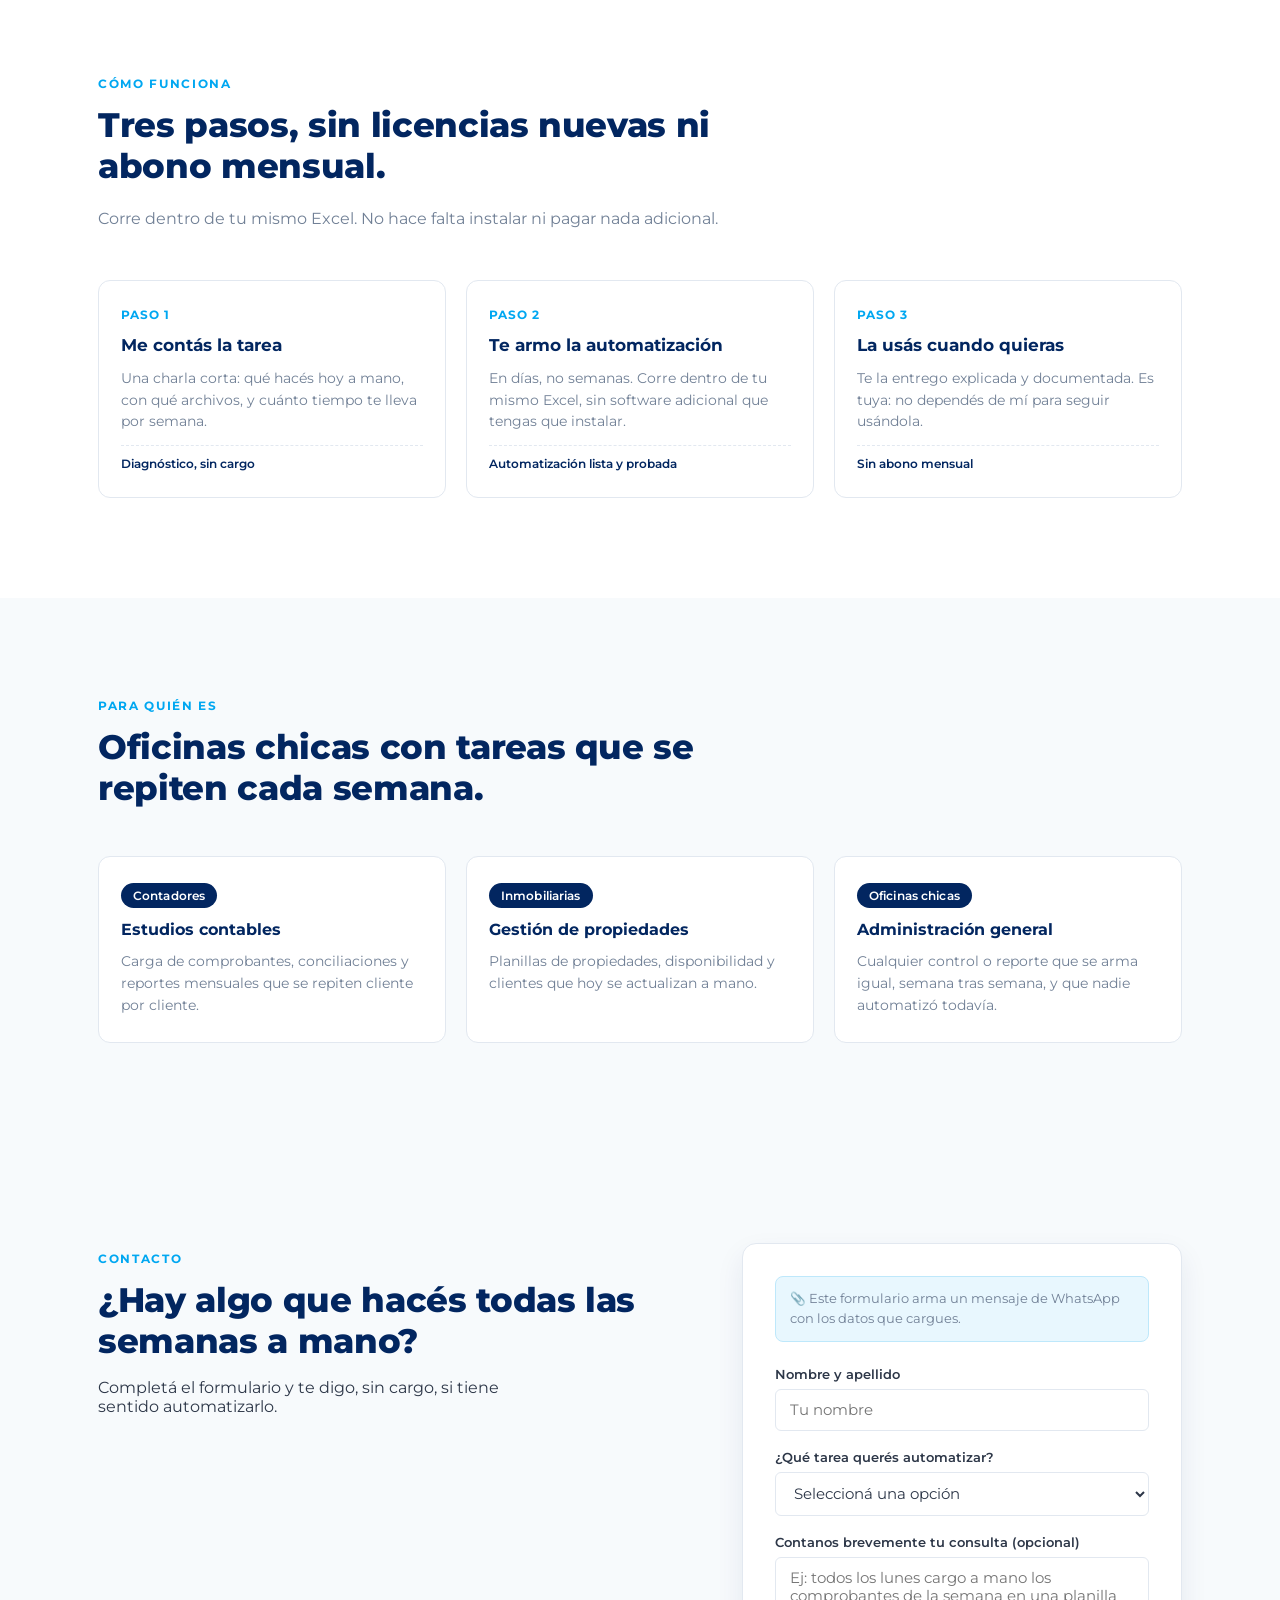
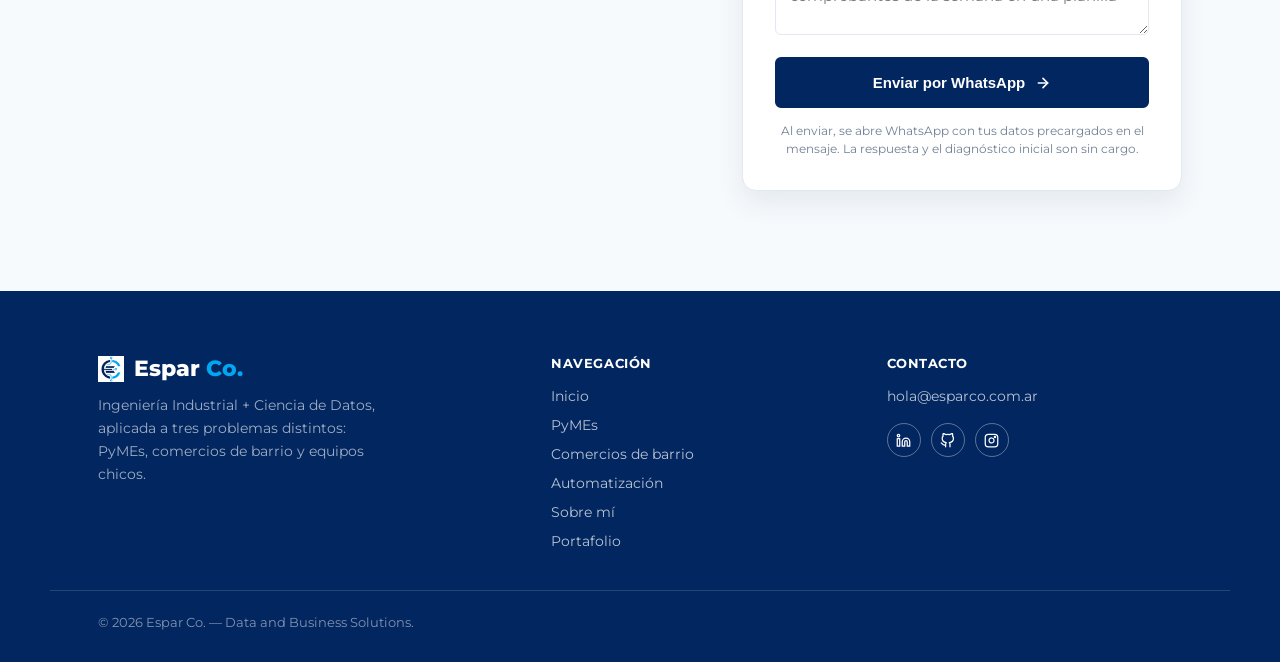
==== commit e36268ce: "Add files via upload" ====
--- a/automatizaciones/index.html
+++ b/automatizaciones/index.html
@@ -11,28 +11,10 @@
 <link rel="preconnect" href="https://fonts.gstatic.com" crossorigin>
 <link href="https://fonts.googleapis.com/css2?family=Montserrat:wght@400;500;600;700;800&display=swap" rel="stylesheet">
 <link rel="stylesheet" href="../assets/css/style.css">
-<style>
-.section-problem { padding: 100px 0; background: var(--white); }
-.section-problem .section-top { margin-bottom: 48px; max-width: 720px; }
-.section-problem .section-top p { font-size: 16px; color: var(--gray); line-height: 1.7; margin: 18px 0 0; }
-.problem-grid { display: grid; grid-template-columns: repeat(3, minmax(0, 1fr)); gap: 20px; }
-.problem-card { padding: 26px 22px; display: flex; flex-direction: column; gap: 14px; }
-.problem-card h3 { font-size: 17px; font-weight: 700; color: var(--navy); margin: 0; line-height: 1.3; }
-.problem-card p { font-size: 13.5px; color: var(--gray); line-height: 1.6; margin: 0; }
-.phase-grid-3 { grid-template-columns: repeat(3, minmax(0, 1fr)); }
-.section-audience { padding: 100px 0; background: var(--bg-soft); }
-.section-audience .section-top { margin-bottom: 48px; max-width: 720px; }
-.audience-grid { display: grid; grid-template-columns: repeat(3, minmax(0, 1fr)); gap: 20px; }
-.audience-card { padding: 26px 22px; display: flex; flex-direction: column; gap: 12px; }
-.audience-card h3 { font-size: 16px; font-weight: 700; color: var(--navy); margin: 0; }
-.audience-card p { font-size: 13.5px; color: var(--gray); line-height: 1.6; margin: 0; }
-@media (max-width: 780px) { .problem-grid, .audience-grid, .phase-grid-3 { grid-template-columns: 1fr; } }
-@media (max-width: 1080px) and (min-width: 781px) { .problem-grid, .audience-grid, .phase-grid-3 { grid-template-columns: repeat(2, minmax(0,1fr)); } }
-</style>
+
 </head>
 <body id="top">
 
-<!-- ===== HEADER ===== -->
 <header class="site-header">
   <div class="container">
     <a class="logo-link" href="../" aria-label="Espar Co. — inicio">
@@ -41,10 +23,11 @@
     </a>
 
     <nav class="main-nav" aria-label="Navegación principal">
-      <a class="nav-link" href="#problema">El problema</a>
-      <a class="nav-link" href="#como-funciona">Cómo funciona</a>
-      <a class="nav-link" href="#para-quien">Para quién es</a>
-      <a class="nav-link" href="#contacto">Contacto</a>
+      <a class="nav-link" href="../pymes/">PyMEs</a>
+      <a class="nav-link" href="../comercios/">Comercios de barrio</a>
+      <a class="nav-link is-active" href="../automatizaciones/">Automatización</a>
+      <a class="nav-link" href="../sobre-mi/">Sobre mí</a>
+      <a class="nav-link" href="../proyectos/">Portafolio</a>
     </nav>
 
     <div class="header-actions">
@@ -59,7 +42,7 @@
           <svg viewBox="0 0 24 24" fill="none" stroke="currentColor" stroke-width="2" stroke-linecap="round" stroke-linejoin="round"><rect x="2" y="2" width="20" height="20" rx="5" ry="5"></rect><path d="M16 11.37A4 4 0 1 1 12.63 8 4 4 0 0 1 16 11.37z"></path><circle cx="17.5" cy="6.5" r="1"></circle></svg>
         </a>
       </div>
-      <a class="btn-outline btn-sm" href="#contacto">Contame tu tarea</a>
+      <a class="btn-outline btn-sm" href="https://wa.me/5491141889724?text=Hola%2C%20quiero%20hacer%20una%20consulta" target="_blank" rel="noopener">Escribime</a>
       <button class="nav-toggle" type="button" aria-label="Abrir menú" aria-expanded="false">
         <svg width="20" height="20" viewBox="0 0 24 24" fill="none" stroke="currentColor" stroke-width="2.2" stroke-linecap="round" stroke-linejoin="round"><line x1="3" y1="6" x2="21" y2="6"></line><line x1="3" y1="12" x2="21" y2="12"></line><line x1="3" y1="18" x2="21" y2="18"></line></svg>
       </button>
@@ -69,11 +52,10 @@
 
 <main>
 
-<!-- ===== HERO ===== -->
   <section class="hero">
     <div class="container">
-
       <div>
+        <a class="back-link" href="../">&larr; Espar Co.</a>
         <div class="eyebrow">Para profesionales independientes</div>
         <h1>Recuperá las horas que perdés armando planillas a mano.</h1>
         <p class="lede">
@@ -82,16 +64,15 @@
           automatización puntual para un problema puntual.
         </p>
         <div class="hero-ctas">
-          <a class="btn-primary" href="#contacto">
-            Contame tu tarea
+          <a class="btn-primary" href="#contacto">Contame tu tarea
             <svg width="16" height="16" viewBox="0 0 24 24" fill="none" stroke="currentColor" stroke-width="2.4" stroke-linecap="round" stroke-linejoin="round"><line x1="5" y1="12" x2="19" y2="12"></line><polyline points="12 5 19 12 12 19"></polyline></svg>
           </a>
           <a class="btn-outline" href="#como-funciona">Cómo funciona</a>
         </div>
         <div class="hero-byline">
-          <a href="#para-quien"><span class="avatar-badge">AEC</span></a>
+          <a href="../sobre-mi/"><span class="avatar-badge">AEC</span></a>
           <div class="hero-byline-text">
-            <strong>Ariana España Cotrone</strong><br> · Ingeniera Industrial, Founder @ Espar Co.
+            <a href="../sobre-mi/"><strong>Ariana España Cotrone</strong></a><br> · Ingeniera Industrial, Founder @ Espar Co.
           </div>
         </div>
       </div>
@@ -121,18 +102,14 @@
           </svg>
         </div>
         <div class="hero-panel-strip">
-          <span class="is-current">Contame la tarea</span>
-          <span class="sep">→</span>
-          <span>Te la automatizo</span>
-          <span class="sep">→</span>
+          <span class="is-current">Contame la tarea</span><span class="sep">→</span>
+          <span>Te la automatizo</span><span class="sep">→</span>
           <span>La usás cuando quieras</span>
         </div>
       </div>
-
-    </div>
-  </section>
-
-  <!-- ===== EL PROBLEMA ===== -->
+    </div>
+  </section>
+
   <section class="section-problem" id="problema">
     <div class="container">
       <div class="section-top">
@@ -140,7 +117,6 @@
         <h2 class="section-heading">El lunes vuelve a aparecer la misma planilla.</h2>
         <p>No hace falta un problema grande para que valga la pena resolverlo — solo que se repita todas las semanas.</p>
       </div>
-
       <div class="problem-grid">
         <article class="card problem-card">
           <div class="badge-icon">
@@ -167,7 +143,6 @@
     </div>
   </section>
 
-  <!-- ===== CÓMO FUNCIONA ===== -->
   <section class="section-services" id="como-funciona">
     <div class="container">
       <div class="section-top">
@@ -175,7 +150,6 @@
         <h2 class="section-heading">Tres pasos, sin licencias nuevas ni abono mensual.</h2>
         <p>Corre dentro de tu mismo Excel. No hace falta instalar ni pagar nada adicional.</p>
       </div>
-
       <div class="phase-grid phase-grid-3">
         <article class="card phase-card">
           <div class="phase-num">Paso 1</div>
@@ -199,14 +173,12 @@
     </div>
   </section>
 
-  <!-- ===== PARA QUIÉN ES ===== -->
   <section class="section-audience" id="para-quien">
     <div class="container">
       <div class="section-top">
         <div class="eyebrow" style="margin-bottom:14px;">Para quién es</div>
         <h2 class="section-heading">Oficinas chicas con tareas que se repiten cada semana.</h2>
       </div>
-
       <div class="audience-grid">
         <article class="card audience-card">
           <span class="pill pill-industry" style="align-self:flex-start;">Contadores</span>
@@ -227,29 +199,20 @@
     </div>
   </section>
 
-  <!-- ===== CONTACTO ===== -->
   <section class="section-contact" id="contacto">
     <div class="container contact-grid">
-
       <div class="contact-intro">
         <div class="eyebrow" style="margin-bottom:14px;">Contacto</div>
         <h2 class="section-heading">¿Hay algo que hacés todas las semanas a mano?</h2>
-        <p class="about-copy" style="max-width:420px;">
-          Completá el formulario y te digo, sin cargo, si tiene sentido automatizarlo.
-        </p>
-      </div>
-
+        <p class="about-copy" style="max-width:420px;">Completá el formulario y te digo, sin cargo, si tiene sentido automatizarlo.</p>
+      </div>
       <div class="form-card">
-        <div class="form-note">
-          📎 Este formulario arma un mensaje de WhatsApp con los datos que cargues.
-        </div>
-
-        <form id="contacto-form">
+        <div class="form-note">📎 Este formulario arma un mensaje de WhatsApp con los datos que cargues.</div>
+        <form id="contacto-form" data-intro="Hola, quiero automatizar una tarea en Excel.">
           <div class="field">
             <label for="nombre">Nombre y apellido</label>
             <input type="text" id="nombre" name="nombre" placeholder="Tu nombre" required>
           </div>
-
           <div class="field">
             <label for="area">¿Qué tarea querés automatizar?</label>
             <select id="area" name="area" required>
@@ -261,27 +224,21 @@
               <option value="No estoy segura/o, quiero que me asesoren">No estoy segura/o, quiero que me asesoren</option>
             </select>
           </div>
-
           <div class="field">
             <label for="detalle">Contanos brevemente tu consulta (opcional)</label>
             <textarea id="detalle" name="detalle" rows="3" placeholder="Ej: todos los lunes cargo a mano los comprobantes de la semana en una planilla"></textarea>
           </div>
-
-          <button type="submit" class="btn-primary" style="width:100%;justify-content:center;">
-            Enviar por WhatsApp
+          <button type="submit" class="btn-primary" style="width:100%;justify-content:center;">Enviar por WhatsApp
             <svg width="16" height="16" viewBox="0 0 24 24" fill="none" stroke="currentColor" stroke-width="2.4" stroke-linecap="round" stroke-linejoin="round"><line x1="5" y1="12" x2="19" y2="12"></line><polyline points="12 5 19 12 12 19"></polyline></svg>
           </button>
-
           <div class="form-disclaimer">Al enviar, se abre WhatsApp con tus datos precargados en el mensaje. La respuesta y el diagnóstico inicial son sin cargo.</div>
         </form>
       </div>
-
     </div>
   </section>
 
 </main>
 
-<!-- ===== FOOTER ===== -->
 <footer class="site-footer">
   <div class="container footer-grid">
     <div>
@@ -290,16 +247,18 @@
         <span class="footer-brand">Espar <span>Co.</span></span>
       </a>
       <p class="footer-tagline">
-        Automatización de tareas repetitivas en Excel para oficinas chicas — sin licencias nuevas, sin abono mensual.
+        Ingeniería Industrial + Ciencia de Datos, aplicada a tres problemas distintos: PyMEs, comercios de barrio y equipos chicos.
       </p>
     </div>
     <div>
       <div class="footer-col-title">Navegación</div>
       <div class="footer-links">
         <a href="../">Inicio</a>
-        <a href="#problema">El problema</a>
-        <a href="#como-funciona">Cómo funciona</a>
-        <a href="#para-quien">Para quién es</a>
+        <a href="../pymes/">PyMEs</a>
+        <a href="../comercios/">Comercios de barrio</a>
+        <a href="../automatizaciones/">Automatización</a>
+        <a href="../sobre-mi/">Sobre mí</a>
+        <a href="../proyectos/">Portafolio</a>
       </div>
     </div>
     <div>
@@ -319,7 +278,7 @@
     </div>
   </div>
   <div class="container footer-bottom">
-    <p>&copy; 2026 Espar Co. — Data and Business Solutions.</p>
+    <p>© 2026 Espar Co. — Data and Business Solutions.</p>
   </div>
 </footer>
 
@@ -331,28 +290,7 @@
 </a>
 
 <script src="../assets/js/main.js"></script>
-<script>
-(function () {
-  var WHATSAPP_NUMBER = '5491141889724';
-  document.addEventListener('DOMContentLoaded', function () {
-    var form = document.getElementById('contacto-form');
-    if (!form) return;
-    form.addEventListener('submit', function (event) {
-      event.preventDefault();
-      var nombre = document.getElementById('nombre').value.trim();
-      var area = document.getElementById('area').value;
-      var detalle = document.getElementById('detalle').value.trim();
-      var lineas = [
-        'Hola, quiero automatizar una tarea en Excel.',
-        'Nombre: ' + (nombre || 'Sin especificar'),
-        'Tarea: ' + (area || 'Sin especificar')
-      ];
-      if (detalle) lineas.push('Detalle: ' + detalle);
-      var mensaje = encodeURIComponent(lineas.join('\n'));
-      window.open('https://wa.me/' + WHATSAPP_NUMBER + '?text=' + mensaje, '_blank', 'noopener');
-    });
-  });
-})();
-</script>
+<script src="../assets/js/contacto.js"></script>
+
 </body>
 </html>
--- a/assets/css/style.css
+++ b/assets/css/style.css
@@ -764,3 +764,65 @@
   .fab-whatsapp { right: 16px; bottom: 16px; height: 52px; min-width: 52px; }
   .fab-whatsapp-icon-wrap { width: 52px; height: 52px; }
 }
+
+/* ============================================================
+   HUB (index) — selector de 3 caminos
+   ============================================================ */
+.hero-hub { padding: 90px 0 40px; background: linear-gradient(180deg, #FBFDFF 0%, #FFFFFF 60%); text-align: center; }
+.hero-hub .container { max-width: 720px; }
+.hero-hub .eyebrow { display: block; margin-bottom: 14px; }
+.hero-hub h1 { font-size: 42px; line-height: 1.18; font-weight: 800; color: var(--navy); margin: 0 0 20px; letter-spacing: -.015em; }
+.hero-hub p.lede { font-size: 17px; line-height: 1.65; color: var(--gray); margin: 0 auto; max-width: 560px; }
+
+.section-paths { padding: 60px 0 100px; }
+.path-grid { display: grid; grid-template-columns: repeat(3, minmax(0, 1fr)); gap: 24px; }
+.path-card { padding: 32px 26px; display: flex; flex-direction: column; gap: 16px; text-decoration: none; }
+.path-card .badge-icon { width: 48px; height: 48px; border-radius: 12px; }
+.path-card .path-eyebrow { font-size: 11.5px; font-weight: 700; letter-spacing: .08em; text-transform: uppercase; color: var(--cyan); }
+.path-card h3 { font-size: 19px; font-weight: 700; color: var(--navy); margin: 0; line-height: 1.3; }
+.path-card p { font-size: 14px; color: var(--gray); line-height: 1.65; margin: 0; flex-grow: 1; }
+.path-card .path-cta { font-size: 14px; font-weight: 700; color: var(--navy); display: inline-flex; align-items: center; gap: 6px; margin-top: 4px; }
+.path-card:hover .path-cta { color: var(--cyan); }
+
+/* ============================================================
+   AUTOMATIZACIÓN — subpágina
+   ============================================================ */
+.section-problem { padding: 100px 0; background: var(--white); }
+.section-problem .section-top { margin-bottom: 48px; max-width: 720px; }
+.section-problem .section-top p { font-size: 16px; color: var(--gray); line-height: 1.7; margin: 18px 0 0; }
+.problem-grid { display: grid; grid-template-columns: repeat(3, minmax(0, 1fr)); gap: 20px; }
+.problem-card { padding: 26px 22px; display: flex; flex-direction: column; gap: 14px; }
+.problem-card h3 { font-size: 17px; font-weight: 700; color: var(--navy); margin: 0; line-height: 1.3; }
+.problem-card p { font-size: 13.5px; color: var(--gray); line-height: 1.6; margin: 0; }
+
+.phase-grid-3 { grid-template-columns: repeat(3, minmax(0, 1fr)); }
+
+.section-audience { padding: 100px 0; background: var(--bg-soft); }
+.section-audience .section-top { margin-bottom: 48px; max-width: 720px; }
+.audience-grid { display: grid; grid-template-columns: repeat(3, minmax(0, 1fr)); gap: 20px; }
+.audience-card { padding: 26px 22px; display: flex; flex-direction: column; gap: 12px; }
+.audience-card h3 { font-size: 16px; font-weight: 700; color: var(--navy); margin: 0; }
+.audience-card p { font-size: 13.5px; color: var(--gray); line-height: 1.6; margin: 0; }
+
+.back-link { display: inline-flex; align-items: center; gap: 6px; font-size: 13.5px; font-weight: 600; color: var(--gray); margin-bottom: 18px; }
+.back-link:hover { color: var(--navy); }
+
+/* ============================================================
+   SOBRE MÍ — subpágina propia
+   ============================================================ */
+.page-header-about { padding: 72px 0 50px; background: linear-gradient(180deg, #FBFDFF 0%, #FFFFFF 60%); }
+.section-about-page { padding: 0 0 90px; }
+.section-about-page .container { display: grid; grid-template-columns: 340px 1fr; gap: 64px; align-items: start; }
+.back-paths { display: flex; gap: 12px; flex-wrap: wrap; margin-top: 44px; }
+.back-paths .pill { cursor: pointer; }
+.back-paths a.pill { color: var(--navy); }
+.back-paths a.pill:hover { background: var(--pill-bg); }
+
+@media (max-width: 1080px) {
+  .path-grid { grid-template-columns: 1fr; }
+  .problem-grid, .audience-grid, .phase-grid-3 { grid-template-columns: repeat(2, minmax(0,1fr)); }
+  .section-about-page .container { grid-template-columns: 1fr; }
+}
+@media (max-width: 780px) {
+  .problem-grid, .audience-grid, .phase-grid-3 { grid-template-columns: 1fr; }
+}
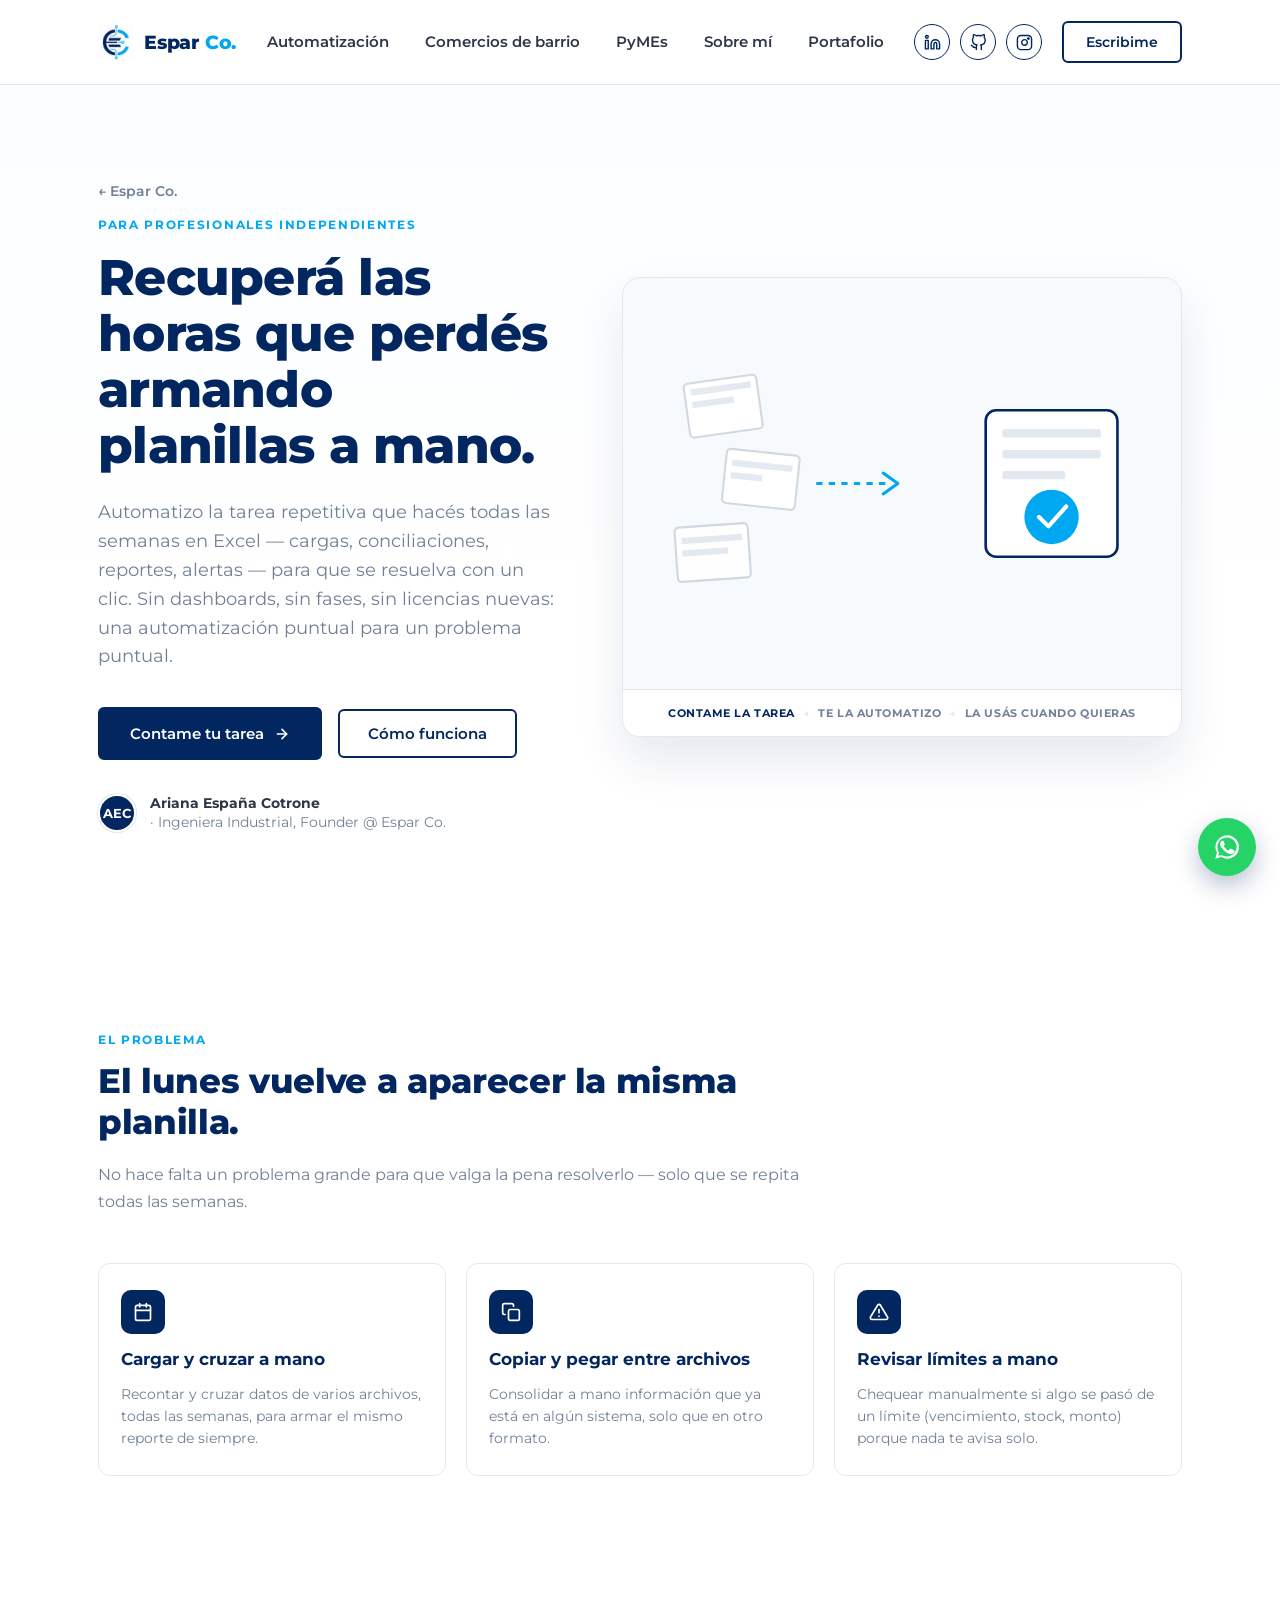
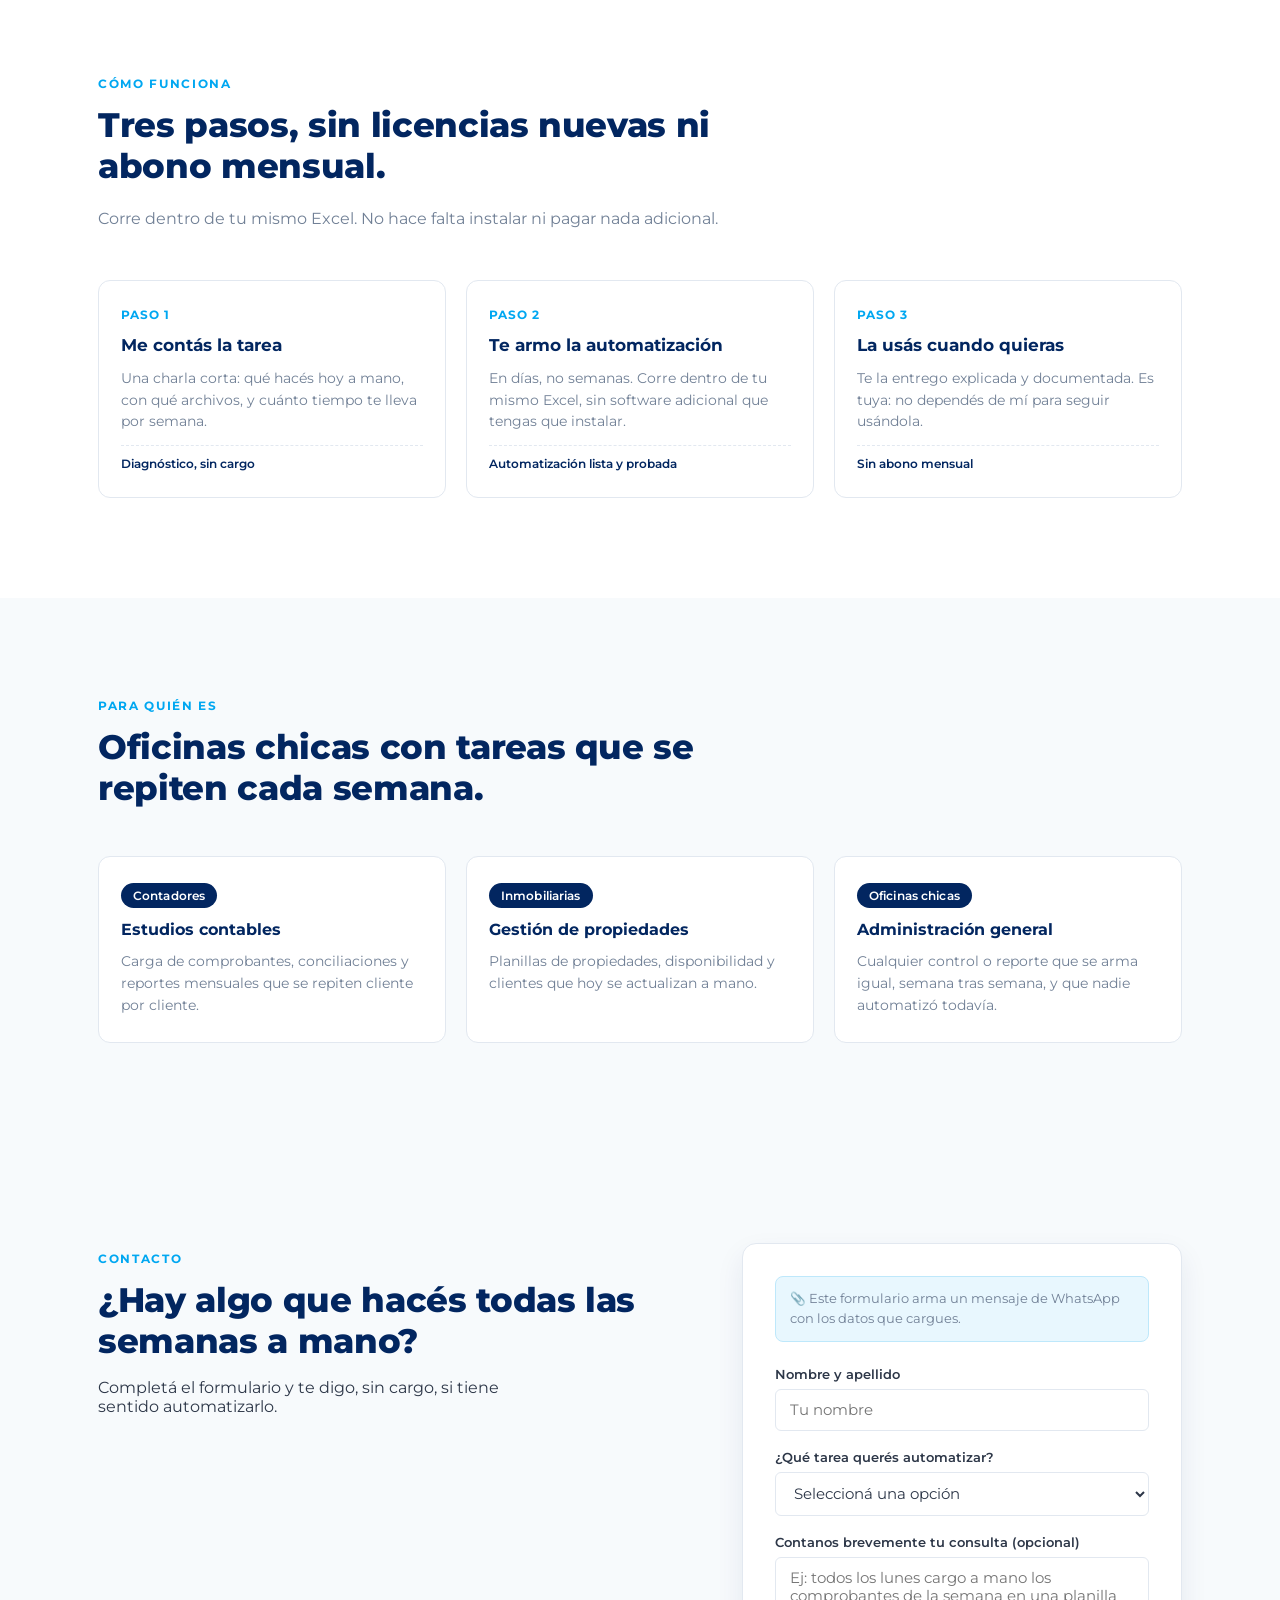
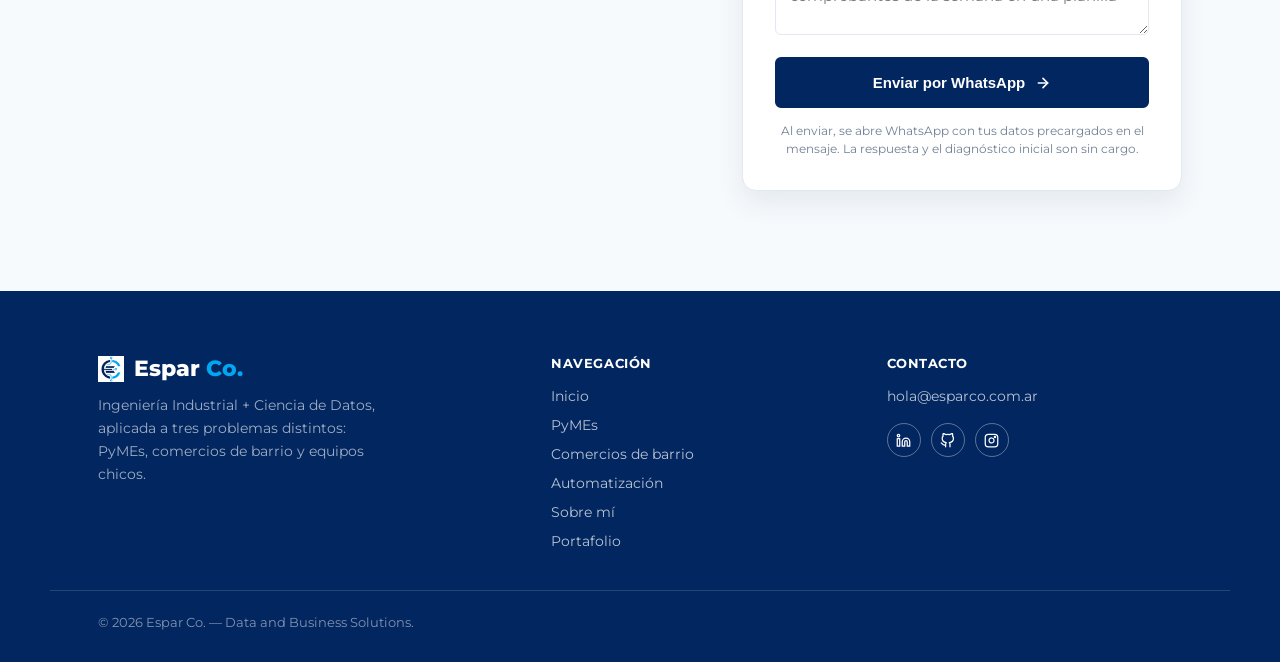
==== commit f7b4414d: "Update index.html" ====
--- a/automatizaciones/index.html
+++ b/automatizaciones/index.html
@@ -23,9 +23,9 @@
     </a>
 
     <nav class="main-nav" aria-label="Navegación principal">
-      <a class="nav-link" href="../pymes/">PyMEs</a>
-      <a class="nav-link" href="../comercios/">Comercios de barrio</a>
-      <a class="nav-link is-active" href="../automatizaciones/">Automatización</a>
+      <a class="nav-link" href="automatizaciones/">Automatización</a>
+      <a class="nav-link" href="comercios/">Comercios de barrio</a>
+      <a class="nav-link" href="pymes/">PyMEs</a>
       <a class="nav-link" href="../sobre-mi/">Sobre mí</a>
       <a class="nav-link" href="../proyectos/">Portafolio</a>
     </nav>
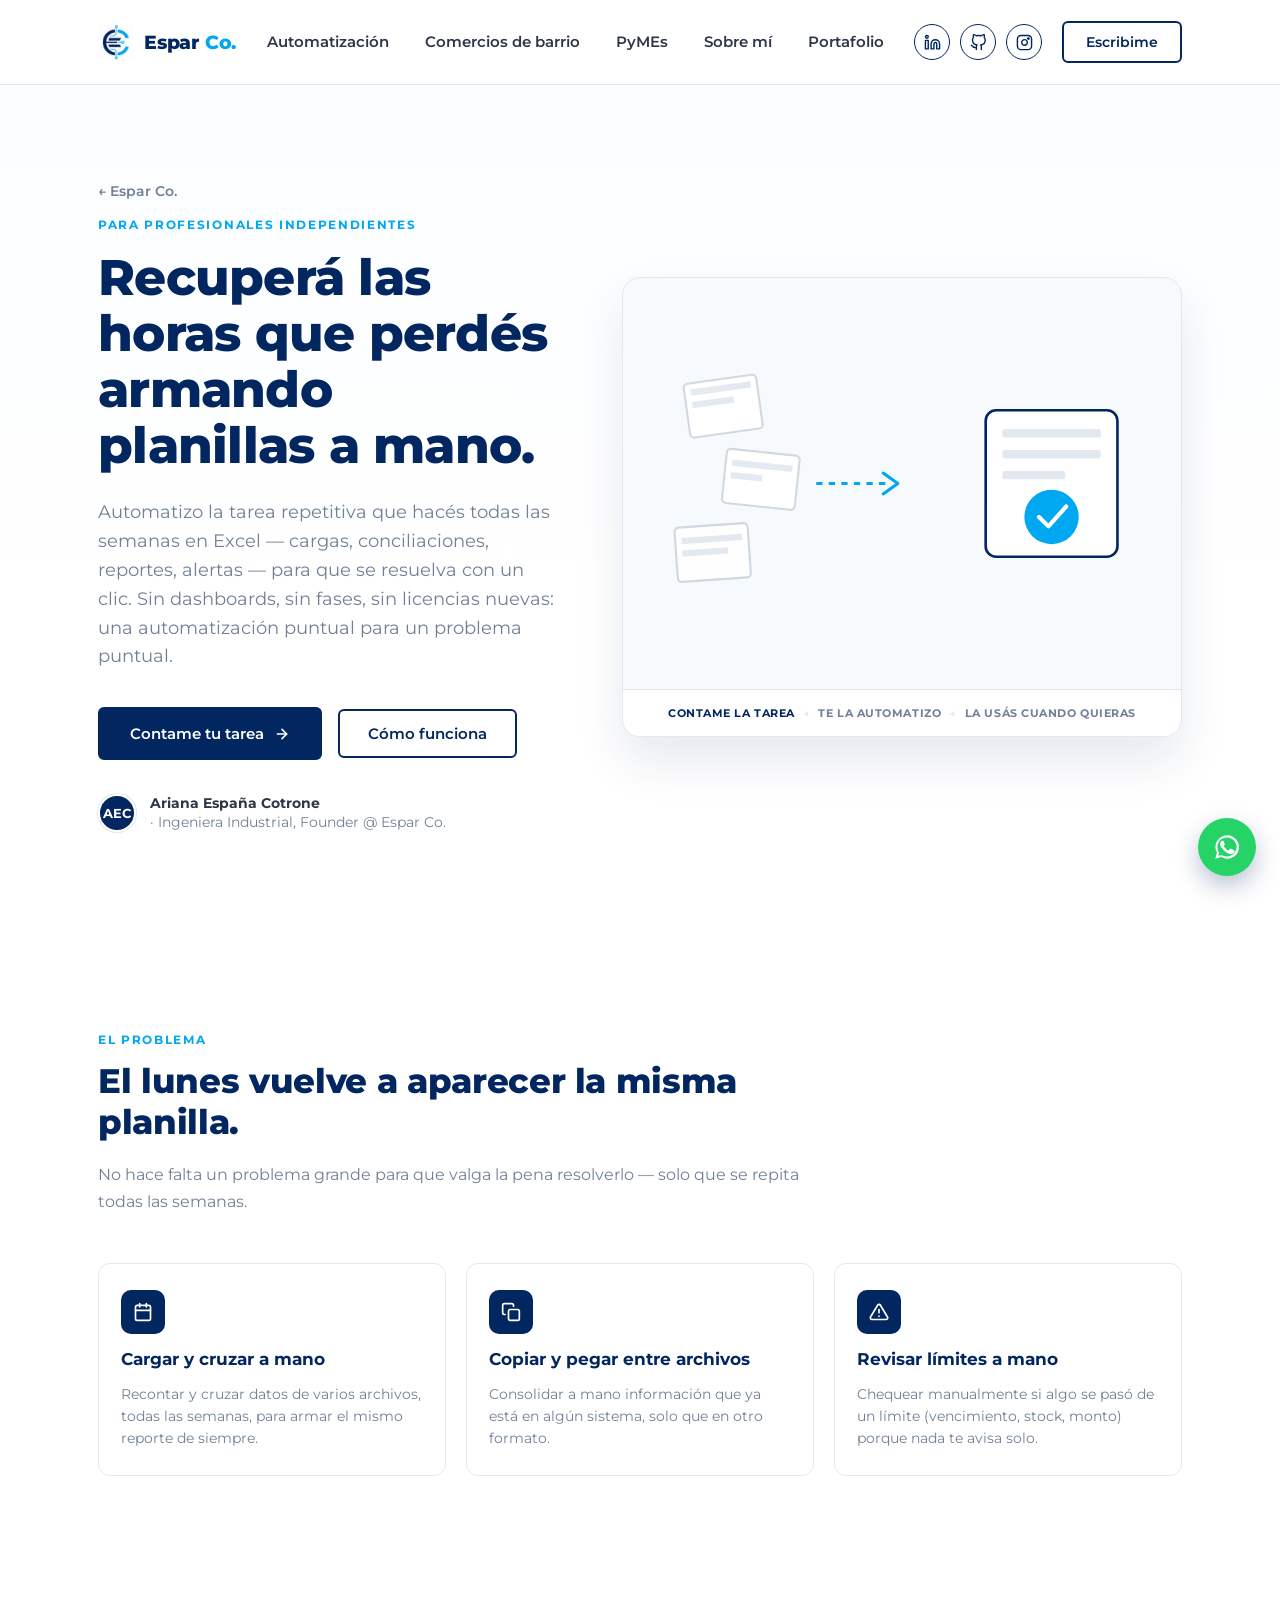
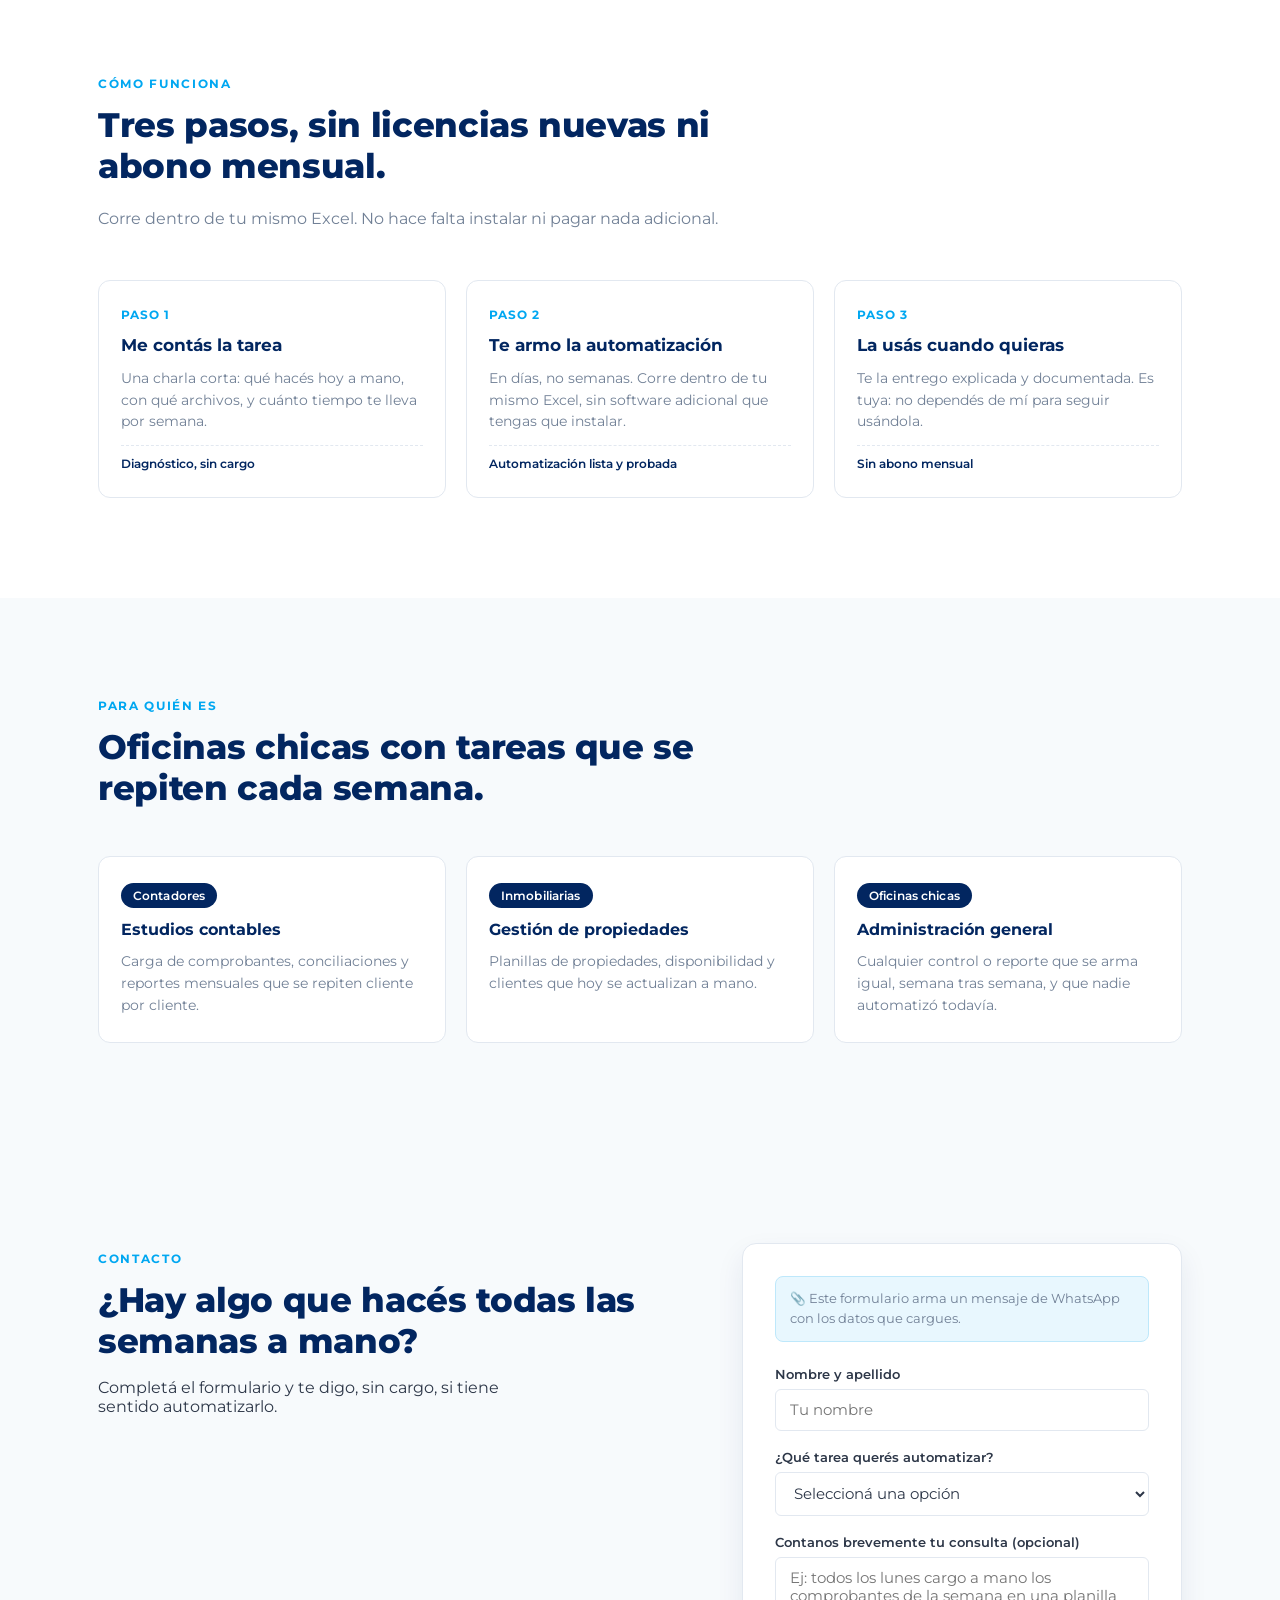
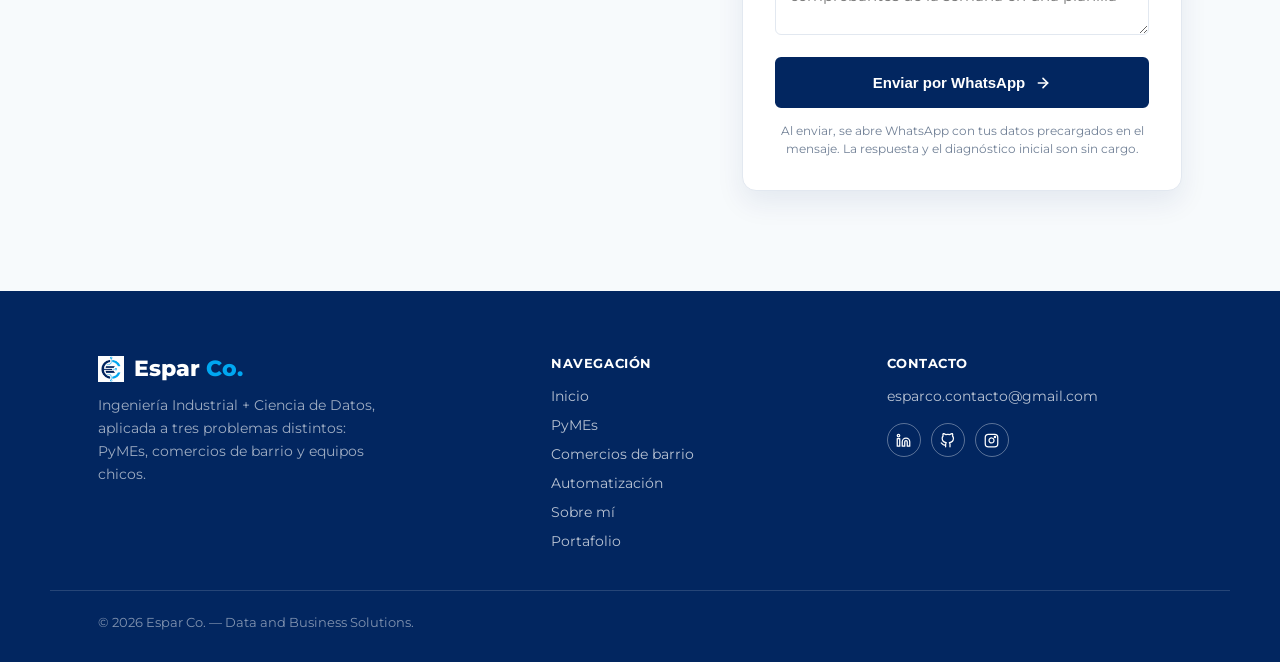
==== commit c8b7b14a: "Update index.html" ====
--- a/automatizaciones/index.html
+++ b/automatizaciones/index.html
@@ -23,9 +23,9 @@
     </a>
 
     <nav class="main-nav" aria-label="Navegación principal">
-      <a class="nav-link" href="automatizaciones/">Automatización</a>
-      <a class="nav-link" href="comercios/">Comercios de barrio</a>
-      <a class="nav-link" href="pymes/">PyMEs</a>
+      <a class="nav-link" href="../automatizaciones/">Automatización</a>
+      <a class="nav-link" href="../comercios/">Comercios de barrio</a>
+      <a class="nav-link" href="../pymes/">PyMEs</a>
       <a class="nav-link" href="../sobre-mi/">Sobre mí</a>
       <a class="nav-link" href="../proyectos/">Portafolio</a>
     </nav>
@@ -263,7 +263,7 @@
     </div>
     <div>
       <div class="footer-col-title">Contacto</div>
-      <p class="footer-contact-email">hola@esparco.com.ar</p>
+      <p class="footer-contact-email">esparco.contacto@gmail.com</p>
       <div class="footer-social">
         <a href="https://www.linkedin.com/in/arianaecotrone/" target="_blank" rel="noopener" aria-label="LinkedIn">
           <svg viewBox="0 0 24 24" fill="none" stroke="currentColor" stroke-width="2" stroke-linecap="round" stroke-linejoin="round"><path d="M16 8a6 6 0 0 1 6 6v7h-4v-7a2 2 0 0 0-4 0v7h-4v-7a6 6 0 0 1 6-6z"></path><rect x="2" y="9" width="4" height="12"></rect><circle cx="4" cy="4" r="2"></circle></svg>
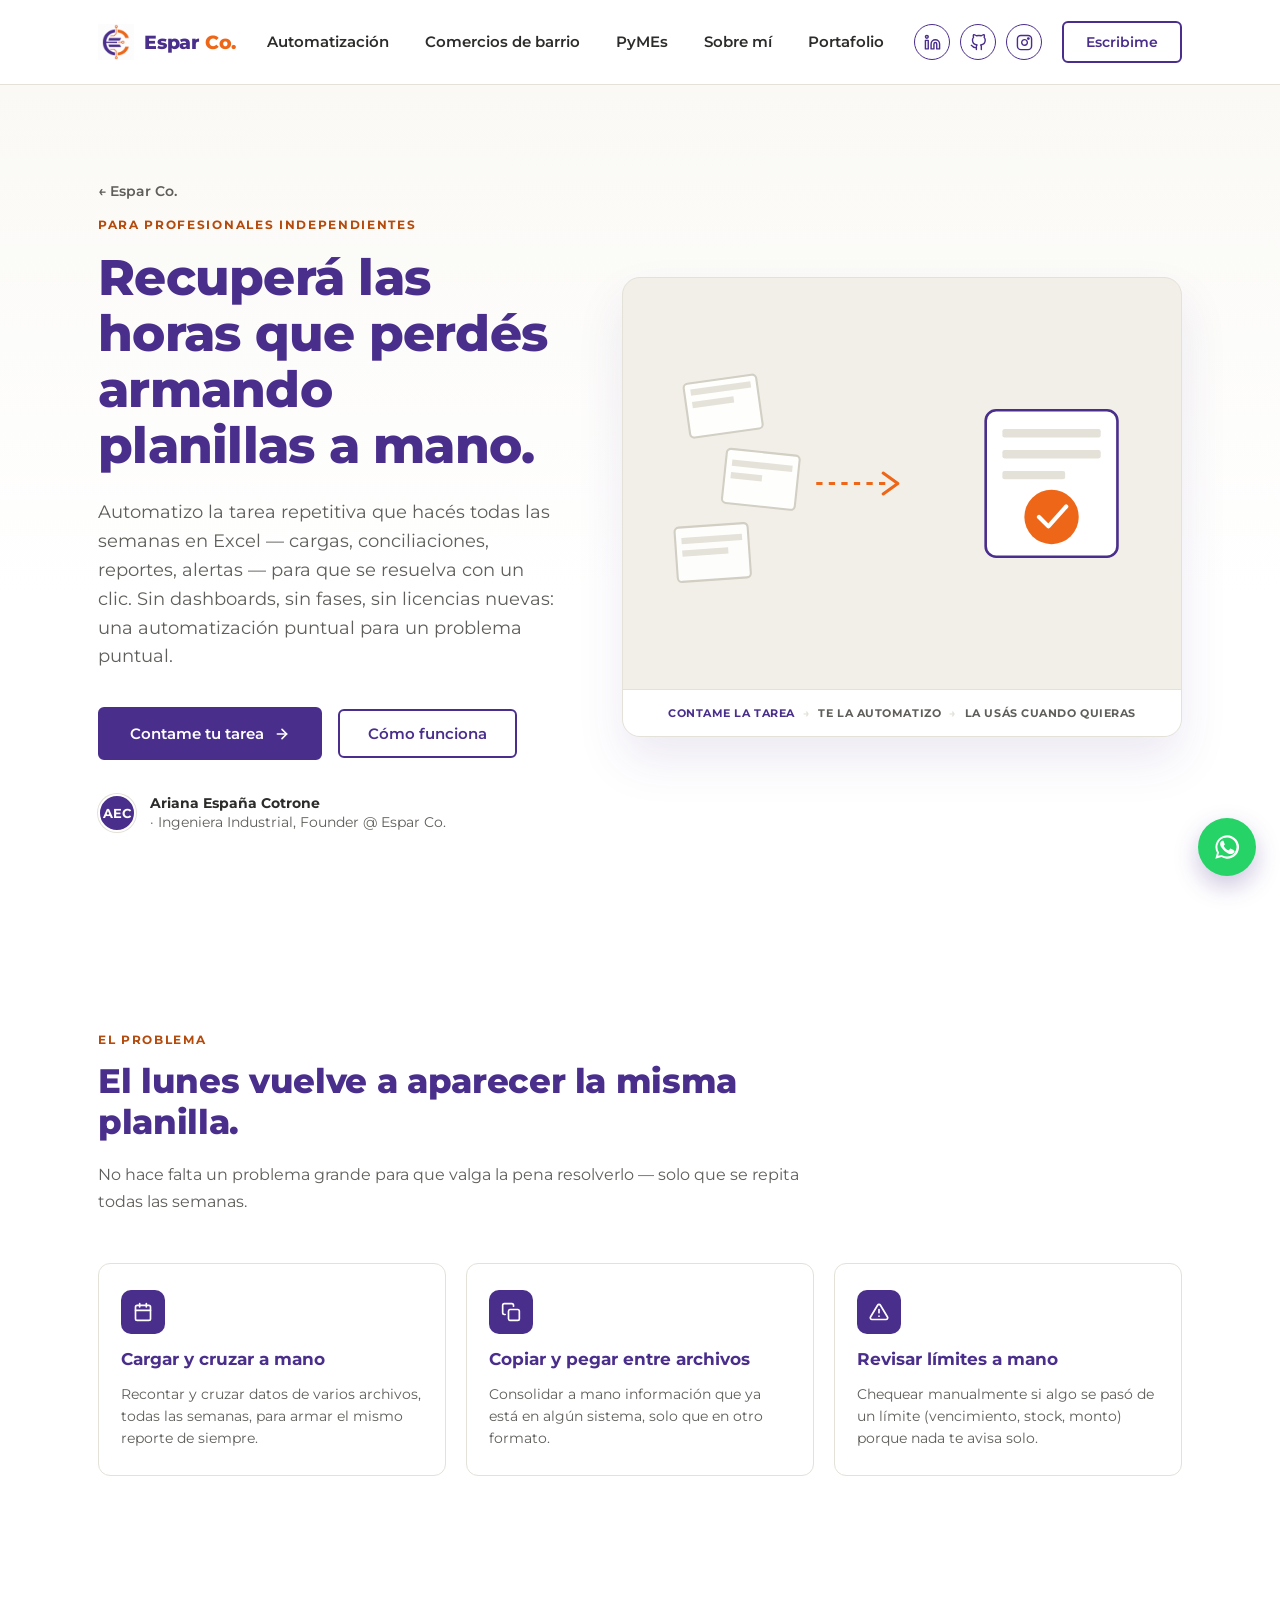
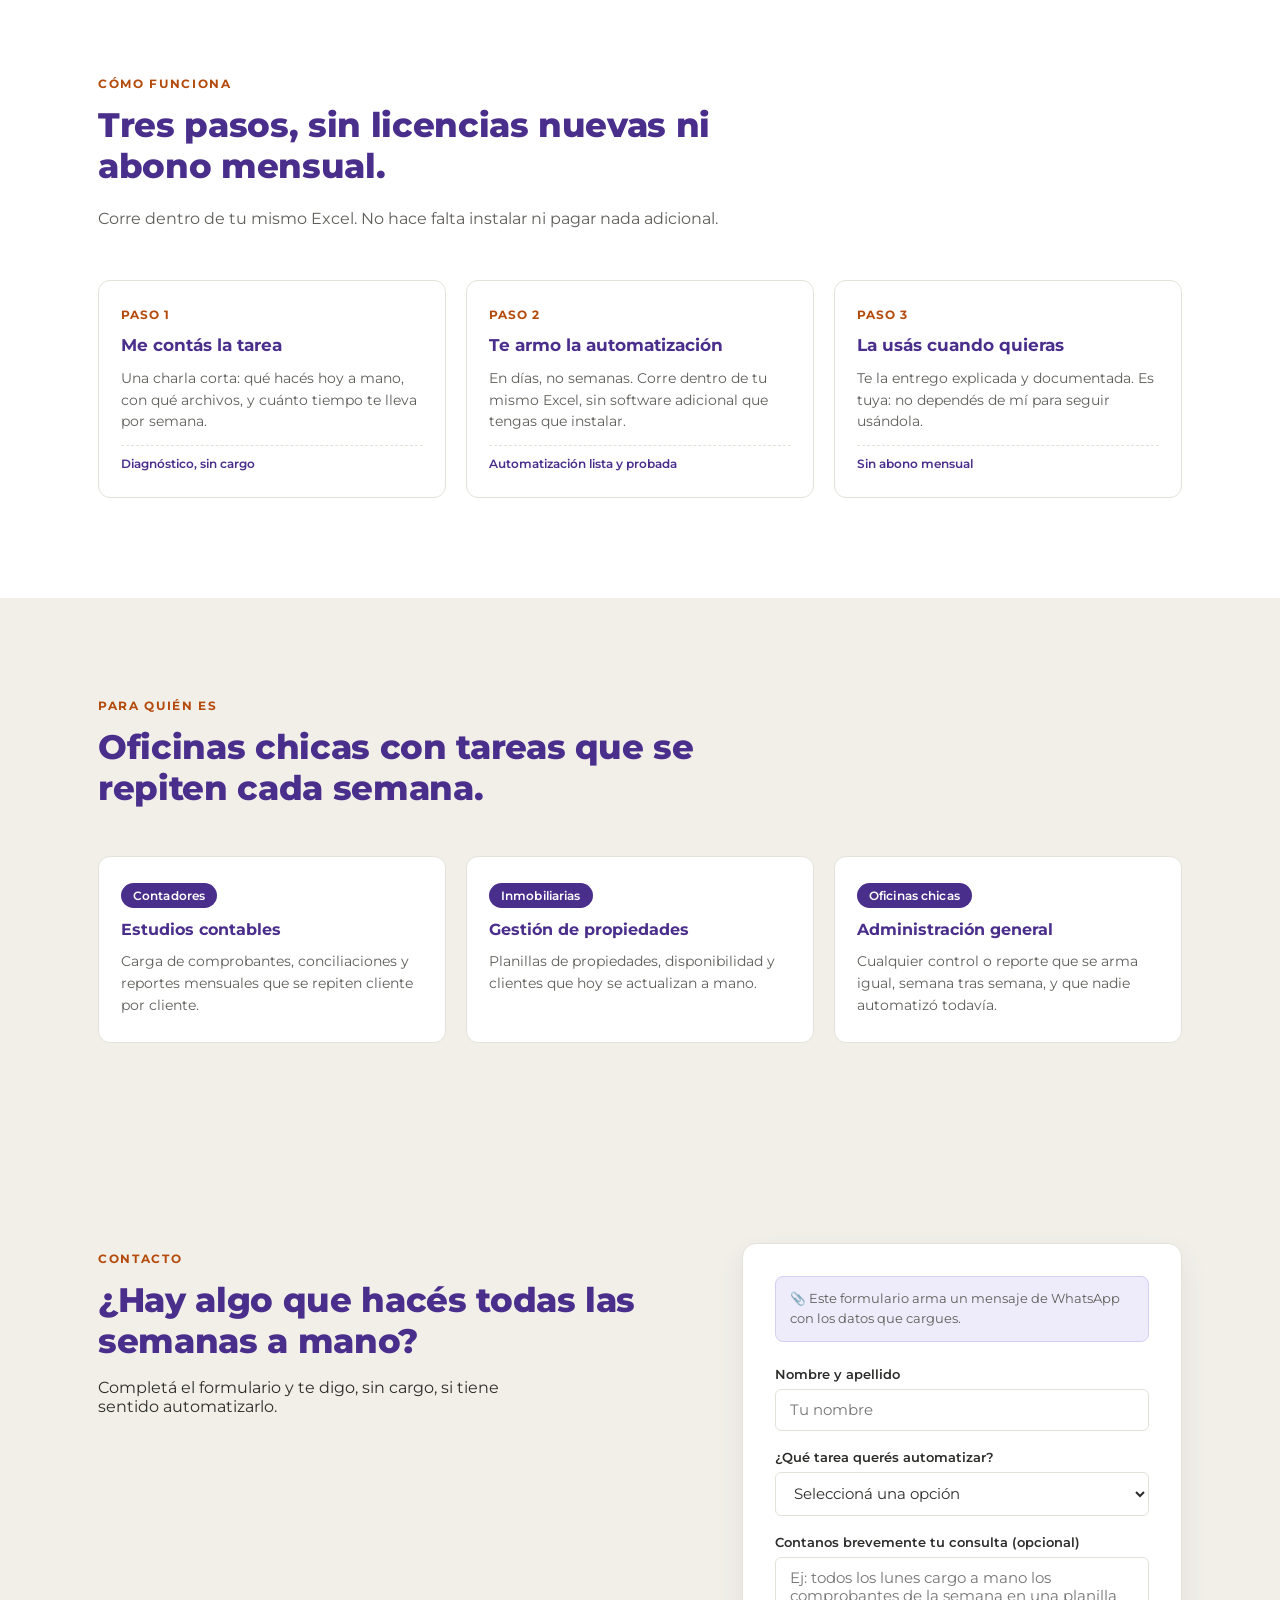
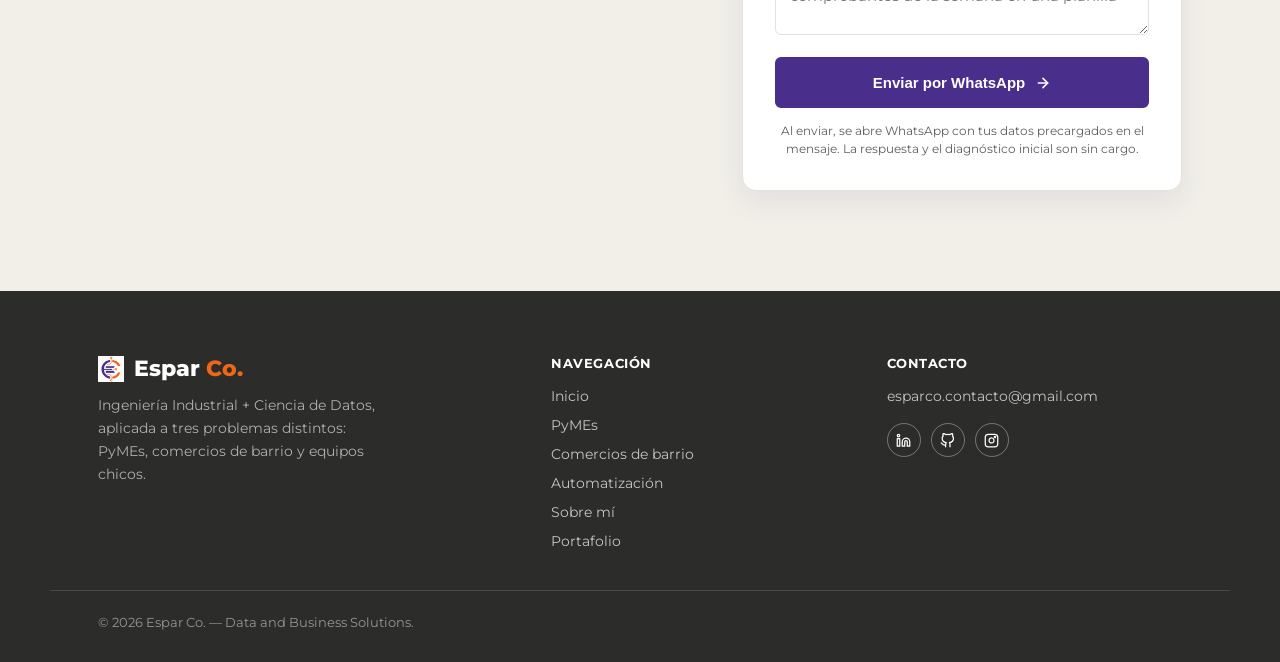
==== commit 3e08809a: "Paleta ciruela/naranja y Calzada Digital como caso destacado - Variables de color por rol en :root, " ====
--- a/automatizaciones/index.html
+++ b/automatizaciones/index.html
@@ -81,23 +81,23 @@
         <div class="hero-panel-figure">
           <svg viewBox="0 0 480 320" xmlns="http://www.w3.org/2000/svg" role="img" aria-label="De planillas sueltas a una automatización de un clic">
             <g opacity="0.9">
-              <rect x="34" y="60" width="70" height="52" rx="4" fill="#FFFFFF" stroke="#CBD5E0" stroke-width="2" transform="rotate(-8 69 86)"></rect>
-              <rect x="40" y="66" width="58" height="6" fill="#E2E8F0" transform="rotate(-8 69 86)"></rect>
-              <rect x="40" y="78" width="40" height="6" fill="#E2E8F0" transform="rotate(-8 69 86)"></rect>
-              <rect x="70" y="130" width="70" height="52" rx="4" fill="#FFFFFF" stroke="#CBD5E0" stroke-width="2" transform="rotate(6 105 156)"></rect>
-              <rect x="76" y="140" width="58" height="6" fill="#E2E8F0" transform="rotate(6 105 156)"></rect>
-              <rect x="76" y="152" width="30" height="6" fill="#E2E8F0" transform="rotate(6 105 156)"></rect>
-              <rect x="24" y="200" width="70" height="52" rx="4" fill="#FFFFFF" stroke="#CBD5E0" stroke-width="2" transform="rotate(-4 59 226)"></rect>
-              <rect x="30" y="210" width="58" height="6" fill="#E2E8F0" transform="rotate(-4 59 226)"></rect>
-              <rect x="30" y="222" width="44" height="6" fill="#E2E8F0" transform="rotate(-4 59 226)"></rect>
+              <rect x="34" y="60" width="70" height="52" rx="4" fill="#FFFFFF" stroke="#CFCBC0" stroke-width="2" transform="rotate(-8 69 86)"></rect>
+              <rect x="40" y="66" width="58" height="6" fill="#E4E1D8" transform="rotate(-8 69 86)"></rect>
+              <rect x="40" y="78" width="40" height="6" fill="#E4E1D8" transform="rotate(-8 69 86)"></rect>
+              <rect x="70" y="130" width="70" height="52" rx="4" fill="#FFFFFF" stroke="#CFCBC0" stroke-width="2" transform="rotate(6 105 156)"></rect>
+              <rect x="76" y="140" width="58" height="6" fill="#E4E1D8" transform="rotate(6 105 156)"></rect>
+              <rect x="76" y="152" width="30" height="6" fill="#E4E1D8" transform="rotate(6 105 156)"></rect>
+              <rect x="24" y="200" width="70" height="52" rx="4" fill="#FFFFFF" stroke="#CFCBC0" stroke-width="2" transform="rotate(-4 59 226)"></rect>
+              <rect x="30" y="210" width="58" height="6" fill="#E4E1D8" transform="rotate(-4 59 226)"></rect>
+              <rect x="30" y="222" width="44" height="6" fill="#E4E1D8" transform="rotate(-4 59 226)"></rect>
             </g>
-            <path d="M158 160 H 230" stroke="#00A7F1" stroke-width="3" stroke-dasharray="6 6"></path>
-            <path d="M222 150 L 236 160 L 222 170" fill="none" stroke="#00A7F1" stroke-width="3" stroke-linecap="round" stroke-linejoin="round"></path>
-            <rect x="320" y="90" width="126" height="140" rx="10" fill="#FFFFFF" stroke="#022660" stroke-width="2.5"></rect>
-            <rect x="336" y="108" width="94" height="8" rx="2" fill="#E2E8F0"></rect>
-            <rect x="336" y="128" width="94" height="8" rx="2" fill="#E2E8F0"></rect>
-            <rect x="336" y="148" width="60" height="8" rx="2" fill="#E2E8F0"></rect>
-            <circle cx="383" cy="192" r="26" fill="#00A7F1"></circle>
+            <path d="M158 160 H 230" stroke="#EE6718" stroke-width="3" stroke-dasharray="6 6"></path>
+            <path d="M222 150 L 236 160 L 222 170" fill="none" stroke="#EE6718" stroke-width="3" stroke-linecap="round" stroke-linejoin="round"></path>
+            <rect x="320" y="90" width="126" height="140" rx="10" fill="#FFFFFF" stroke="#4A2E8C" stroke-width="2.5"></rect>
+            <rect x="336" y="108" width="94" height="8" rx="2" fill="#E4E1D8"></rect>
+            <rect x="336" y="128" width="94" height="8" rx="2" fill="#E4E1D8"></rect>
+            <rect x="336" y="148" width="60" height="8" rx="2" fill="#E4E1D8"></rect>
+            <circle cx="383" cy="192" r="26" fill="#EE6718"></circle>
             <path d="M371 192 L 380 201 L 397 182" fill="none" stroke="#FFFFFF" stroke-width="4" stroke-linecap="round" stroke-linejoin="round"></path>
           </svg>
         </div>
--- a/assets/css/style.css
+++ b/assets/css/style.css
@@ -4,16 +4,22 @@
    ============================================================ */
 
 :root {
-  --navy: #022660;
-  --navy-deep: #011845;
-  --cyan: #00A7F1;
+  /* Paleta Espar Co. (nov 2026): ciruela + naranja, con grafito, lila y hueso.
+     Los nombres dicen el ROL del color, no el color: si la paleta cambia otra vez,
+     se cambian solo estos valores y el resto del sitio se acomoda solo. */
+  --brand: #4A2E8C;        /* ciruela: títulos, botones, fondos fuertes */
+  --brand-deep: #351F6B;   /* ciruela oscuro: hover y degradados */
+  --accent: #EE6718;       /* naranja vivo: SOLO detalles grandes (puntos, bordes, wordmark) */
+  --accent-text: #B44A0C;  /* naranja oscuro: textos chicos y links (contraste 5.4:1 sobre blanco) */
+  --lila: #AFA9EC;         /* secundario: degradados y detalles sobre fondo ciruela */
   --white: #FFFFFF;
-  --slate: #2D3748;
-  --gray: #718096;
-  --line: #E2E8F0;
-  --bg-soft: #F7FAFC;
-  --pill-bg: #E8F7FE;
-  --pill-border: #BEE8FB;
+  --grafito: #2C2C2A;      /* texto de cuerpo */
+  --gray: #5F5E5A;         /* texto secundario (gris cálido) */
+  --line: #E4E1D8;         /* bordes */
+  --bg-soft: #F1EFE8;      /* hueso: fondo de secciones alternas */
+  --bg-tint: #FAF9F5;      /* hueso muy claro: arranque de los degradados del hero */
+  --pill-bg: #EEEBFA;      /* lila muy claro: pills y notas */
+  --pill-border: #D3CFF3;
 }
 
 * { box-sizing: border-box; }
@@ -22,14 +28,14 @@
 
 body {
   font-family: 'Montserrat', system-ui, -apple-system, sans-serif;
-  color: var(--slate);
+  color: var(--grafito);
   background: var(--white);
   -webkit-font-smoothing: antialiased;
 }
 
 img { max-width: 100%; display: block; }
-a { color: var(--cyan); text-decoration: none; }
-a:hover { color: var(--navy); }
+a { color: var(--accent-text); text-decoration: none; }
+a:hover { color: var(--brand); }
 
 .container {
   max-width: 1180px;
@@ -42,13 +48,13 @@
   font-weight: 700;
   letter-spacing: .14em;
   text-transform: uppercase;
-  color: var(--cyan);
+  color: var(--accent-text);
 }
 
 .section-heading {
   font-size: 34px;
   font-weight: 800;
-  color: var(--navy);
+  color: var(--brand);
   line-height: 1.2;
   letter-spacing: -.01em;
   margin: 0;
@@ -65,20 +71,20 @@
   border-radius: 6px;
   white-space: nowrap;
   cursor: pointer;
-  border: 2px solid var(--navy);
+  border: 2px solid var(--brand);
 }
 .btn-primary {
-  background: var(--navy);
+  background: var(--brand);
   color: var(--white);
   padding: 15px 30px;
 }
-.btn-primary:hover { background: var(--navy-deep); color: var(--white); }
+.btn-primary:hover { background: var(--brand-deep); color: var(--white); }
 .btn-outline {
   background: transparent;
-  color: var(--navy);
+  color: var(--brand);
   padding: 13px 28px;
 }
-.btn-outline:hover { background: var(--navy); color: var(--white); }
+.btn-outline:hover { background: var(--brand); color: var(--white); }
 .btn-sm { padding: 10px 22px; font-size: 14px; }
 
 /* ---------- Pills / tags ---------- */
@@ -91,9 +97,9 @@
   border-radius: 20px;
   white-space: nowrap;
 }
-.pill-tool { background: var(--pill-bg); color: var(--navy); border: 1px solid var(--pill-border); }
-.pill-industry { background: var(--navy); color: var(--white); }
-.pill-demo { background: var(--cyan); color: var(--white); }
+.pill-tool { background: var(--pill-bg); color: var(--brand); border: 1px solid var(--pill-border); }
+.pill-industry { background: var(--brand); color: var(--white); }
+.pill-demo { background: var(--accent-text); color: var(--white); }
 .pill-todo { background: var(--white); color: var(--gray); border: 1.5px dashed var(--line); }
 
 /* ---------- Cards ---------- */
@@ -103,13 +109,13 @@
   background: var(--white);
   transition: box-shadow .15s ease, transform .15s ease;
 }
-.card:hover { box-shadow: 0 12px 28px rgba(2, 38, 96, .12); transform: translateY(-3px); }
+.card:hover { box-shadow: 0 12px 28px rgba(74, 46, 140, .12); transform: translateY(-3px); }
 
 .badge-icon {
   width: 44px;
   height: 44px;
   border-radius: 10px;
-  background: var(--navy);
+  background: var(--brand);
   display: flex;
   align-items: center;
   justify-content: center;
@@ -136,8 +142,8 @@
 }
 .logo-link { display: flex; align-items: center; gap: 10px; flex-shrink: 0; }
 .logo-link img { height: 36px; width: auto; }
-.logo-wordmark { font-size: 19px; font-weight: 800; color: var(--navy); letter-spacing: -.01em; white-space: nowrap; }
-.logo-wordmark em { color: var(--cyan); font-style: normal; }
+.logo-wordmark { font-size: 19px; font-weight: 800; color: var(--brand); letter-spacing: -.01em; white-space: nowrap; }
+.logo-wordmark em { color: var(--accent); font-style: normal; }
 
 .main-nav {
   display: flex;
@@ -147,12 +153,12 @@
 .nav-link {
   font-size: 14.5px;
   font-weight: 600;
-  color: var(--slate);
-}
-.nav-link:hover { color: var(--navy); }
+  color: var(--grafito);
+}
+.nav-link:hover { color: var(--brand); }
 .nav-link.is-active {
-  color: var(--navy);
-  border-bottom: 2px solid var(--cyan);
+  color: var(--brand);
+  border-bottom: 2px solid var(--accent);
   padding-bottom: 4px;
 }
 
@@ -166,26 +172,26 @@
   width: 36px;
   height: 36px;
   border-radius: 999px;
-  border: 1.5px solid var(--navy);
+  border: 1.5px solid var(--brand);
   display: flex;
   align-items: center;
   justify-content: center;
-  color: var(--navy);
+  color: var(--brand);
   flex-shrink: 0;
 }
-.icon-btn:hover { background: var(--navy); color: var(--white); }
+.icon-btn:hover { background: var(--brand); color: var(--white); }
 .icon-btn svg { width: 17px; height: 17px; }
 
 .nav-toggle {
   display: none;
   width: 40px;
   height: 40px;
-  border: 1.5px solid var(--navy);
+  border: 1.5px solid var(--brand);
   border-radius: 6px;
   background: var(--white);
   align-items: center;
   justify-content: center;
-  color: var(--navy);
+  color: var(--brand);
   cursor: pointer;
 }
 
@@ -194,7 +200,7 @@
    ============================================================ */
 .hero {
   padding: 96px 0 100px;
-  background: linear-gradient(180deg, #FBFDFF 0%, #FFFFFF 60%);
+  background: linear-gradient(180deg, var(--bg-tint) 0%, #FFFFFF 60%);
 }
 .hero .container {
   display: grid;
@@ -206,7 +212,7 @@
   font-size: 50px;
   line-height: 1.12;
   font-weight: 800;
-  color: var(--navy);
+  color: var(--brand);
   margin: 18px 0 24px;
   letter-spacing: -.015em;
 }
@@ -233,7 +239,7 @@
   width: 38px;
   height: 38px;
   border-radius: 999px;
-  background: var(--navy);
+  background: var(--brand);
   color: var(--white);
   font-size: 13px;
   font-weight: 700;
@@ -245,7 +251,7 @@
   flex-shrink: 0;
 }
 .hero-byline-text { font-size: 13.5px; color: var(--gray); line-height: 1.4; }
-.hero-byline-text strong { color: var(--slate); }
+.hero-byline-text strong { color: var(--grafito); }
 
 .hero-panel {
   position: relative;
@@ -254,7 +260,7 @@
   border-radius: 18px;
   border: 1px solid var(--line);
   background: var(--bg-soft);
-  box-shadow: 0 24px 48px rgba(2, 38, 96, .10);
+  box-shadow: 0 24px 48px rgba(74, 46, 140, .10);
   overflow: hidden;
   display: flex;
   flex-direction: column;
@@ -279,7 +285,7 @@
   color: var(--gray);
   white-space: nowrap;
 }
-.hero-panel-strip span.is-current { color: var(--navy); }
+.hero-panel-strip span.is-current { color: var(--brand); }
 .hero-panel-strip .sep { color: var(--line); }
 
 /* ============================================================
@@ -307,13 +313,13 @@
   font-weight: 700;
   letter-spacing: .08em;
   text-transform: uppercase;
-  color: var(--cyan);
-}
-.phase-card h3 { font-size: 17px; font-weight: 700; color: var(--navy); margin: 0; line-height: 1.3; }
+  color: var(--accent-text);
+}
+.phase-card h3 { font-size: 17px; font-weight: 700; color: var(--brand); margin: 0; line-height: 1.3; }
 .phase-card p { font-size: 13.5px; color: var(--gray); line-height: 1.6; margin: 0; flex-grow: 1; }
 .phase-card .phase-deliverable {
   font-size: 12px;
-  color: var(--navy);
+  color: var(--brand);
   font-weight: 600;
   padding-top: 10px;
   border-top: 1px dashed var(--line);
@@ -328,7 +334,7 @@
   border: 1px solid var(--pill-border);
   border-radius: 12px;
   font-size: 14.5px;
-  color: var(--navy);
+  color: var(--brand);
   line-height: 1.6;
 }
 .services-note strong { font-weight: 700; }
@@ -380,13 +386,13 @@
 .project-card h3 {
   font-size: 19px;
   font-weight: 700;
-  color: var(--navy);
+  color: var(--brand);
   margin: 0;
   line-height: 1.35;
 }
 .project-card .client {
   font-size: 13px;
-  color: var(--cyan);
+  color: var(--accent-text);
   margin: 0;
   font-weight: 600;
 }
@@ -410,7 +416,7 @@
 .portfolio-cta { display: flex; justify-content: center; margin-top: 52px; }
 
 .project-card.is-placeholder { border-style: dashed; background: var(--bg-soft); }
-.project-card.is-placeholder .badge-icon { background: var(--white); color: var(--navy); border: 1.5px dashed var(--line); }
+.project-card.is-placeholder .badge-icon { background: var(--white); color: var(--brand); border: 1.5px dashed var(--line); }
 
 /* ============================================================
    SOBRE MÍ (home)
@@ -430,7 +436,7 @@
   width: 100%;
   height: 100%;
   border-radius: 16px;
-  background: linear-gradient(155deg, var(--navy), var(--cyan));
+  background: linear-gradient(155deg, var(--brand), var(--lila));
   z-index: 1;
 }
 .founder-card {
@@ -440,8 +446,8 @@
   border-radius: 16px;
   overflow: hidden;
   z-index: 2;
-  background: linear-gradient(160deg, var(--navy) 0%, var(--navy-deep) 55%, var(--cyan) 130%);
-  box-shadow: 0 20px 40px rgba(2, 38, 96, .22);
+  background: linear-gradient(160deg, var(--brand) 0%, var(--brand-deep) 70%, var(--accent) 160%);
+  box-shadow: 0 20px 40px rgba(74, 46, 140, .22);
   display: flex;
   flex-direction: column;
   align-items: center;
@@ -489,11 +495,11 @@
 .timeline { display: flex; flex-direction: column; }
 .timeline-item { display: flex; gap: 18px; }
 .timeline-dot-col { display: flex; flex-direction: column; align-items: center; }
-.timeline-dot { width: 10px; height: 10px; border-radius: 999px; background: var(--cyan); flex-shrink: 0; }
-.timeline-dot.is-last { background: var(--navy); }
+.timeline-dot { width: 10px; height: 10px; border-radius: 999px; background: var(--accent); flex-shrink: 0; }
+.timeline-dot.is-last { background: var(--brand); }
 .timeline-line { width: 2px; flex-grow: 1; background: var(--line); }
 .timeline-content { padding-bottom: 26px; }
-.timeline-title { font-size: 15px; font-weight: 700; color: var(--navy); }
+.timeline-title { font-size: 15px; font-weight: 700; color: var(--brand); }
 .timeline-meta { font-size: 13.5px; color: var(--gray); margin-top: 2px; }
 
 /* ============================================================
@@ -513,7 +519,7 @@
   border: 1px solid var(--line);
   border-radius: 14px;
   padding: 32px;
-  box-shadow: 0 12px 28px rgba(2, 38, 96, .08);
+  box-shadow: 0 12px 28px rgba(74, 46, 140, .08);
 }
 .form-note {
   font-size: 12.5px;
@@ -530,7 +536,7 @@
   display: block;
   font-size: 13px;
   font-weight: 600;
-  color: var(--slate);
+  color: var(--grafito);
   margin-bottom: 7px;
 }
 .form-card input,
@@ -539,7 +545,7 @@
   width: 100%;
   font-family: 'Montserrat', sans-serif;
   font-size: 14.5px;
-  color: var(--slate);
+  color: var(--grafito);
   padding: 11px 14px;
   border: 1.5px solid var(--line);
   border-radius: 6px;
@@ -549,7 +555,7 @@
 .form-card select:focus,
 .form-card textarea:focus {
   outline: none;
-  border-color: var(--cyan);
+  border-color: var(--accent);
 }
 .form-card textarea { resize: vertical; min-height: 76px; font-family: inherit; }
 .form-disclaimer {
@@ -573,14 +579,14 @@
   align-items: center;
   overflow: hidden;
   text-decoration: none;
-  box-shadow: 0 10px 24px rgba(2, 38, 96, .28);
+  box-shadow: 0 10px 24px rgba(74, 46, 140, .28);
   z-index: 60;
   transition: transform .15s ease, box-shadow .15s ease;
 }
 .fab-whatsapp:hover,
 .fab-whatsapp:focus-visible {
   transform: scale(1.03);
-  box-shadow: 0 14px 30px rgba(2, 38, 96, .34);
+  box-shadow: 0 14px 30px rgba(74, 46, 140, .34);
 }
 .fab-whatsapp-icon-wrap {
   width: 58px;
@@ -611,7 +617,7 @@
 /* ============================================================
    FOOTER
    ============================================================ */
-.site-footer { background: var(--navy); padding: 64px 0 32px; }
+.site-footer { background: var(--grafito); padding: 64px 0 32px; } /* grafito: así no se funde con la sección violeta de Calzada */
 .footer-grid {
   display: grid;
   grid-template-columns: 1.4fr 1fr 1fr;
@@ -630,7 +636,7 @@
 .footer-brand-link:hover { opacity: .8; }
 .footer-brand-icon { height: 26px; width: auto; }
 .footer-brand { font-size: 22px; font-weight: 800; color: var(--white); margin-bottom: 0; }
-.footer-brand span { color: var(--cyan); }
+.footer-brand span { color: var(--accent); } /* 22px bold: el naranja vivo alcanza (3:1 para texto grande) */
 .footer-tagline { font-size: 13.5px; color: rgba(255, 255, 255, .62); line-height: 1.7; max-width: 280px; margin: 0; }
 .footer-col-title {
   font-size: 13px;
@@ -665,12 +671,12 @@
    ============================================================ */
 .page-header {
   padding: 64px 0 40px;
-  background: linear-gradient(180deg, #FBFDFF 0%, #FFFFFF 100%);
+  background: linear-gradient(180deg, var(--bg-tint) 0%, #FFFFFF 100%);
 }
 .page-header h1 {
   font-size: 38px;
   font-weight: 800;
-  color: var(--navy);
+  color: var(--brand);
   margin: 14px 0 14px;
   letter-spacing: -.01em;
 }
@@ -702,13 +708,13 @@
   border-radius: 999px;
   cursor: pointer;
   background: var(--white);
-  color: var(--navy);
-  border: 1.5px solid var(--navy);
+  color: var(--brand);
+  border: 1.5px solid var(--brand);
   transition: background .12s ease, color .12s ease;
 }
-.chip:hover { background: rgba(2, 38, 96, .06); }
-.chip.is-active { background: var(--navy); color: var(--white); }
-.chip.is-active:hover { background: var(--navy-deep); }
+.chip:hover { background: rgba(74, 46, 140, .06); }
+.chip.is-active { background: var(--brand); color: var(--white); }
+.chip.is-active:hover { background: var(--brand-deep); }
 
 .results-section { padding: 8px 0 100px; }
 .results-count { font-size: 13.5px; color: var(--gray); margin: 0 0 28px; }
@@ -768,21 +774,21 @@
 /* ============================================================
    HUB (index) — selector de 3 caminos
    ============================================================ */
-.hero-hub { padding: 90px 0 40px; background: linear-gradient(180deg, #FBFDFF 0%, #FFFFFF 60%); text-align: center; }
+.hero-hub { padding: 90px 0 40px; background: linear-gradient(180deg, var(--bg-tint) 0%, #FFFFFF 60%); text-align: center; }
 .hero-hub .container { max-width: 720px; }
 .hero-hub .eyebrow { display: block; margin-bottom: 14px; }
-.hero-hub h1 { font-size: 42px; line-height: 1.18; font-weight: 800; color: var(--navy); margin: 0 0 20px; letter-spacing: -.015em; }
+.hero-hub h1 { font-size: 42px; line-height: 1.18; font-weight: 800; color: var(--brand); margin: 0 0 20px; letter-spacing: -.015em; }
 .hero-hub p.lede { font-size: 17px; line-height: 1.65; color: var(--gray); margin: 0 auto; max-width: 560px; }
 
 .section-paths { padding: 60px 0 100px; }
 .path-grid { display: grid; grid-template-columns: repeat(3, minmax(0, 1fr)); gap: 24px; }
 .path-card { padding: 32px 26px; display: flex; flex-direction: column; gap: 16px; text-decoration: none; }
 .path-card .badge-icon { width: 48px; height: 48px; border-radius: 12px; }
-.path-card .path-eyebrow { font-size: 11.5px; font-weight: 700; letter-spacing: .08em; text-transform: uppercase; color: var(--cyan); }
-.path-card h3 { font-size: 19px; font-weight: 700; color: var(--navy); margin: 0; line-height: 1.3; }
+.path-card .path-eyebrow { font-size: 11.5px; font-weight: 700; letter-spacing: .08em; text-transform: uppercase; color: var(--accent-text); }
+.path-card h3 { font-size: 19px; font-weight: 700; color: var(--brand); margin: 0; line-height: 1.3; }
 .path-card p { font-size: 14px; color: var(--gray); line-height: 1.65; margin: 0; flex-grow: 1; }
-.path-card .path-cta { font-size: 14px; font-weight: 700; color: var(--navy); display: inline-flex; align-items: center; gap: 6px; margin-top: 4px; }
-.path-card:hover .path-cta { color: var(--cyan); }
+.path-card .path-cta { font-size: 14px; font-weight: 700; color: var(--brand); display: inline-flex; align-items: center; gap: 6px; margin-top: 4px; }
+.path-card:hover .path-cta { color: var(--accent-text); }
 
 /* ============================================================
    AUTOMATIZACIÓN — subpágina
@@ -792,7 +798,7 @@
 .section-problem .section-top p { font-size: 16px; color: var(--gray); line-height: 1.7; margin: 18px 0 0; }
 .problem-grid { display: grid; grid-template-columns: repeat(3, minmax(0, 1fr)); gap: 20px; }
 .problem-card { padding: 26px 22px; display: flex; flex-direction: column; gap: 14px; }
-.problem-card h3 { font-size: 17px; font-weight: 700; color: var(--navy); margin: 0; line-height: 1.3; }
+.problem-card h3 { font-size: 17px; font-weight: 700; color: var(--brand); margin: 0; line-height: 1.3; }
 .problem-card p { font-size: 13.5px; color: var(--gray); line-height: 1.6; margin: 0; }
 
 .phase-grid-3 { grid-template-columns: repeat(3, minmax(0, 1fr)); }
@@ -801,21 +807,21 @@
 .section-audience .section-top { margin-bottom: 48px; max-width: 720px; }
 .audience-grid { display: grid; grid-template-columns: repeat(3, minmax(0, 1fr)); gap: 20px; }
 .audience-card { padding: 26px 22px; display: flex; flex-direction: column; gap: 12px; }
-.audience-card h3 { font-size: 16px; font-weight: 700; color: var(--navy); margin: 0; }
+.audience-card h3 { font-size: 16px; font-weight: 700; color: var(--brand); margin: 0; }
 .audience-card p { font-size: 13.5px; color: var(--gray); line-height: 1.6; margin: 0; }
 
 .back-link { display: inline-flex; align-items: center; gap: 6px; font-size: 13.5px; font-weight: 600; color: var(--gray); margin-bottom: 18px; }
-.back-link:hover { color: var(--navy); }
+.back-link:hover { color: var(--brand); }
 
 /* ============================================================
    SOBRE MÍ — subpágina propia
    ============================================================ */
-.page-header-about { padding: 72px 0 50px; background: linear-gradient(180deg, #FBFDFF 0%, #FFFFFF 60%); }
+.page-header-about { padding: 72px 0 50px; background: linear-gradient(180deg, var(--bg-tint) 0%, #FFFFFF 60%); }
 .section-about-page { padding: 0 0 90px; }
 .section-about-page .container { display: grid; grid-template-columns: 340px 1fr; gap: 64px; align-items: start; }
 .back-paths { display: flex; gap: 12px; flex-wrap: wrap; margin-top: 44px; }
 .back-paths .pill { cursor: pointer; }
-.back-paths a.pill { color: var(--navy); }
+.back-paths a.pill { color: var(--brand); }
 .back-paths a.pill:hover { background: var(--pill-bg); }
 
 @media (max-width: 1080px) {
@@ -826,3 +832,169 @@
 @media (max-width: 780px) {
   .problem-grid, .audience-grid, .phase-grid-3 { grid-template-columns: 1fr; }
 }
+
+/* ============================================================
+   CALZADA DIGITAL — caso destacado (home + comercios)
+   Bloque reutilizable: el mismo HTML/clases en las dos páginas.
+   Fondo ciruela para que corte el ritmo blanco/hueso y se note.
+   ============================================================ */
+.section-calzada {
+  position: relative;
+  overflow: hidden;
+  padding: 96px 0;
+  background: var(--brand);
+  color: var(--white);
+}
+/* Dos "manchas" de luz de fondo: lila arriba a la derecha, naranja abajo a la izquierda */
+.section-calzada::before,
+.section-calzada::after {
+  content: "";
+  position: absolute;
+  border-radius: 999px;
+  filter: blur(10px);
+  pointer-events: none;
+}
+.section-calzada::before { width: 520px; height: 520px; right: -160px; top: -200px; background: radial-gradient(circle, rgba(175, 169, 236, .35), transparent 65%); }
+.section-calzada::after  { width: 420px; height: 420px; left: -180px; bottom: -220px; background: radial-gradient(circle, rgba(238, 103, 24, .30), transparent 65%); }
+
+.calzada-grid {
+  position: relative; /* queda por encima de las manchas */
+  z-index: 1;
+  display: grid;
+  grid-template-columns: 1fr 440px;
+  gap: 64px;
+  align-items: center;
+}
+.calzada-tag {
+  display: inline-flex;
+  align-items: center;
+  gap: 10px;
+  font-size: 12px;
+  font-weight: 700;
+  letter-spacing: .14em;
+  text-transform: uppercase;
+  color: var(--lila);
+}
+.calzada-tag .live-dot {
+  width: 9px; height: 9px; border-radius: 999px;
+  background: var(--accent);
+  box-shadow: 0 0 0 0 rgba(238, 103, 24, .6);
+  animation: calzada-pulse 2s infinite;
+}
+@keyframes calzada-pulse {
+  70%  { box-shadow: 0 0 0 10px rgba(238, 103, 24, 0); }
+  100% { box-shadow: 0 0 0 0 rgba(238, 103, 24, 0); }
+}
+@media (prefers-reduced-motion: reduce) { .calzada-tag .live-dot { animation: none; } }
+
+.section-calzada h2 {
+  font-size: 40px;
+  line-height: 1.15;
+  font-weight: 800;
+  letter-spacing: -.015em;
+  margin: 18px 0 20px;
+  color: var(--white);
+}
+.section-calzada h2 em { font-style: normal; color: var(--accent); }
+.calzada-lede {
+  font-size: 17px;
+  line-height: 1.7;
+  color: rgba(255, 255, 255, .82);
+  margin: 0 0 30px;
+  max-width: 560px;
+}
+.calzada-features {
+  list-style: none;
+  margin: 0 0 36px;
+  padding: 0;
+  display: grid;
+  grid-template-columns: repeat(2, minmax(0, 1fr));
+  gap: 14px 28px;
+  max-width: 580px;
+}
+.calzada-features li {
+  display: flex;
+  gap: 12px;
+  align-items: flex-start;
+  font-size: 14.5px;
+  line-height: 1.5;
+  color: rgba(255, 255, 255, .9);
+}
+.calzada-features li::before {
+  content: "";
+  flex-shrink: 0;
+  width: 8px; height: 8px;
+  margin-top: 7px;
+  border-radius: 2px;
+  background: var(--accent);
+}
+.calzada-features strong { color: var(--white); font-weight: 700; }
+
+.calzada-ctas { display: flex; gap: 14px; flex-wrap: wrap; align-items: center; }
+/* Botones para fondo oscuro: el primario es blanco con texto ciruela */
+.btn-light,
+.btn-ghost-light {
+  display: inline-flex; align-items: center; gap: 10px;
+  font-weight: 600; font-size: 15px;
+  border-radius: 6px; white-space: nowrap;
+  border: 2px solid var(--white);
+}
+.btn-light { background: var(--white); color: var(--brand); padding: 15px 30px; }
+.btn-light:hover { background: var(--bg-soft); border-color: var(--bg-soft); color: var(--brand); }
+.btn-ghost-light { background: transparent; color: var(--white); padding: 13px 26px; border-color: rgba(255, 255, 255, .5); }
+.btn-ghost-light:hover { border-color: var(--white); color: var(--white); background: rgba(255, 255, 255, .08); }
+
+.calzada-credit {
+  margin: 28px 0 0;
+  font-size: 13px;
+  color: rgba(255, 255, 255, .7);
+}
+.calzada-credit strong { color: var(--white); font-weight: 600; }
+
+/* Ilustración: celular con buscador + mapa (dibujo, no captura real) */
+.calzada-visual { position: relative; }
+.calzada-visual svg { width: 100%; height: auto; display: block; filter: drop-shadow(0 30px 50px rgba(20, 10, 50, .35)); }
+
+/* Pill "Nuevo" del hero de la home que salta a la sección */
+.hero-news {
+  display: inline-flex; align-items: center; gap: 10px;
+  margin-bottom: 22px;
+  padding: 7px 16px 7px 8px;
+  border-radius: 999px;
+  background: var(--pill-bg);
+  border: 1px solid var(--pill-border);
+  font-size: 13.5px; font-weight: 600;
+  color: var(--brand);
+}
+.hero-news .tag {
+  background: var(--brand); color: var(--white);
+  font-size: 11px; font-weight: 700; letter-spacing: .06em; text-transform: uppercase;
+  padding: 4px 10px; border-radius: 999px;
+}
+.hero-news:hover { background: var(--white); color: var(--brand); border-color: var(--lila); }
+
+/* Card destacada en el portafolio */
+.project-card.is-featured { border: 2px solid var(--brand); position: relative; }
+.project-card.is-featured .badge-icon { background: var(--accent-text); }
+
+/* Nota para comercios que ya están en Calzada Digital */
+.calzada-next {
+  margin-top: 40px;
+  padding: 22px 26px;
+  border-radius: 10px;
+  background: var(--white);
+  border-left: 4px solid var(--accent);
+  font-size: 15px; line-height: 1.65;
+  color: var(--grafito);
+}
+.calzada-next strong { color: var(--brand); }
+
+@media (max-width: 1080px) {
+  .calzada-grid { grid-template-columns: 1fr; gap: 48px; }
+  .calzada-visual { max-width: 420px; }
+}
+@media (max-width: 780px) {
+  .section-calzada { padding: 72px 0; }
+  .section-calzada h2 { font-size: 30px; }
+  .calzada-features { grid-template-columns: 1fr; }
+}
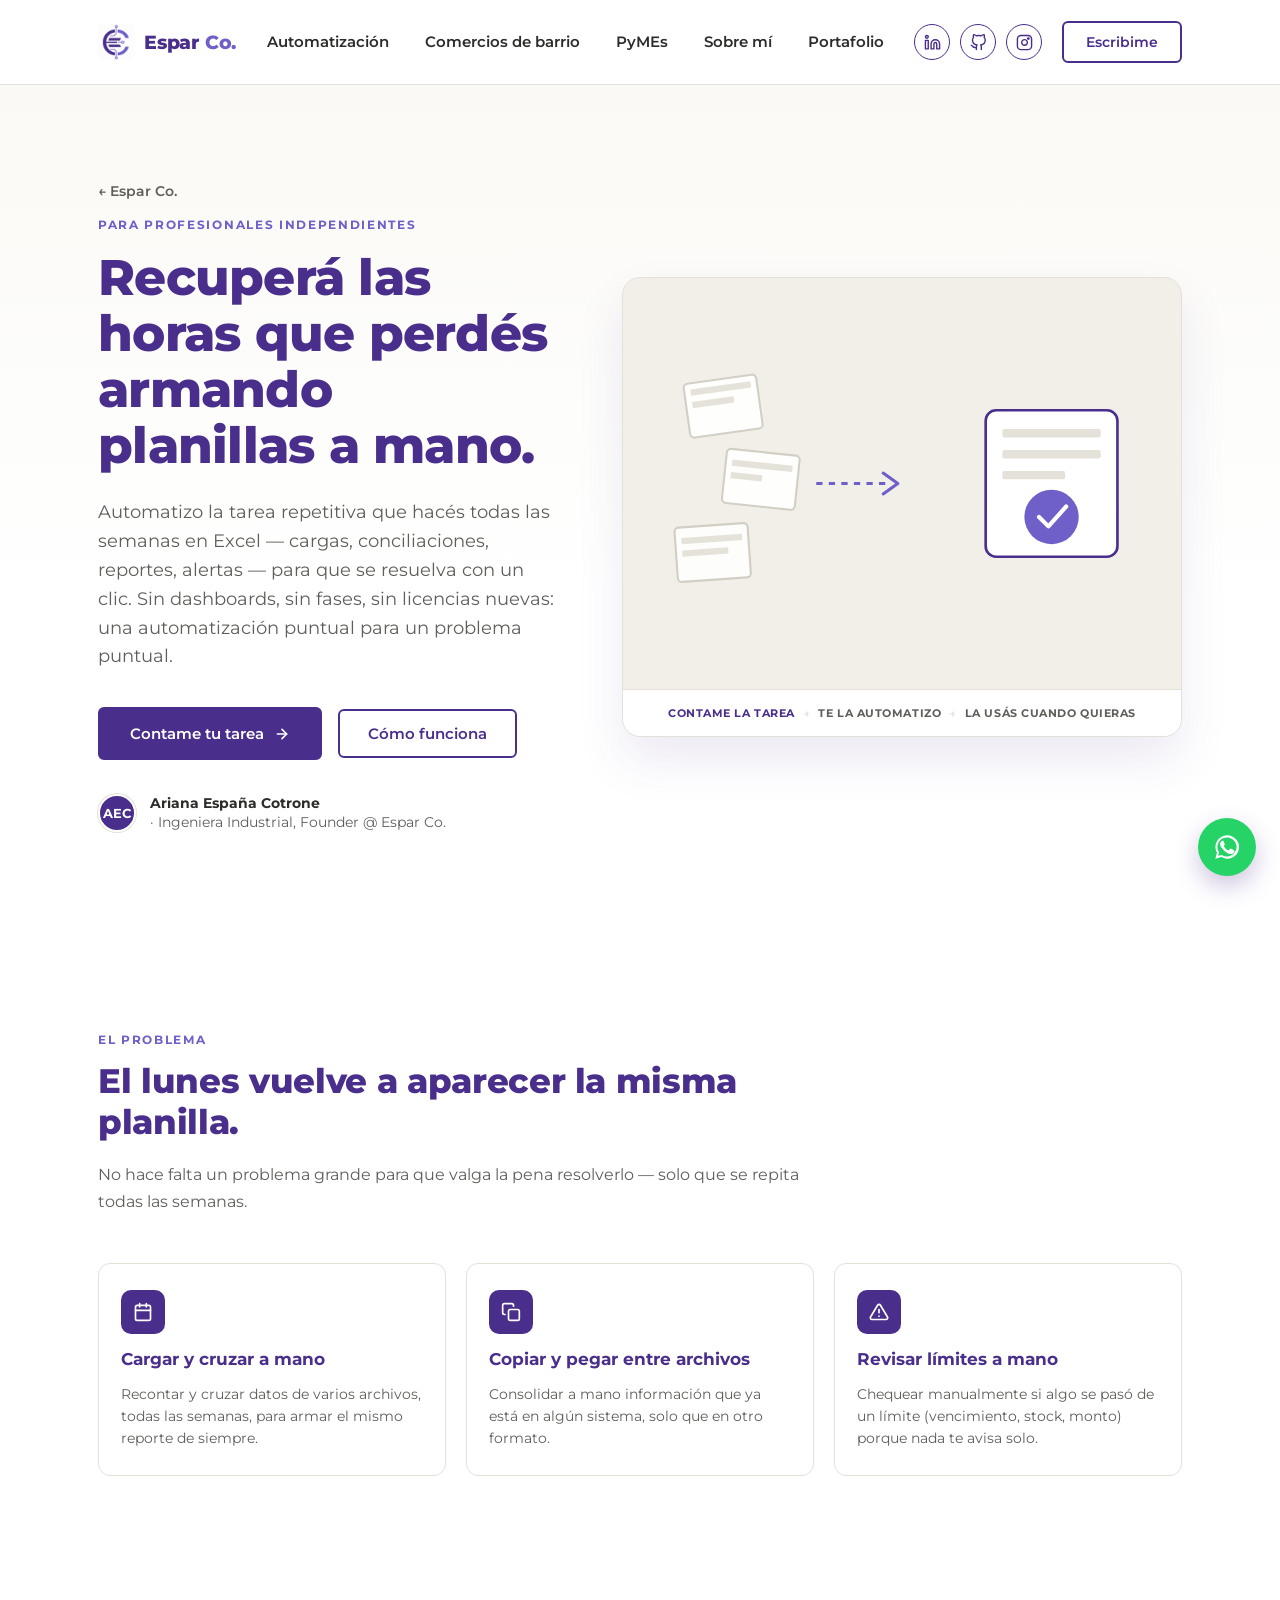
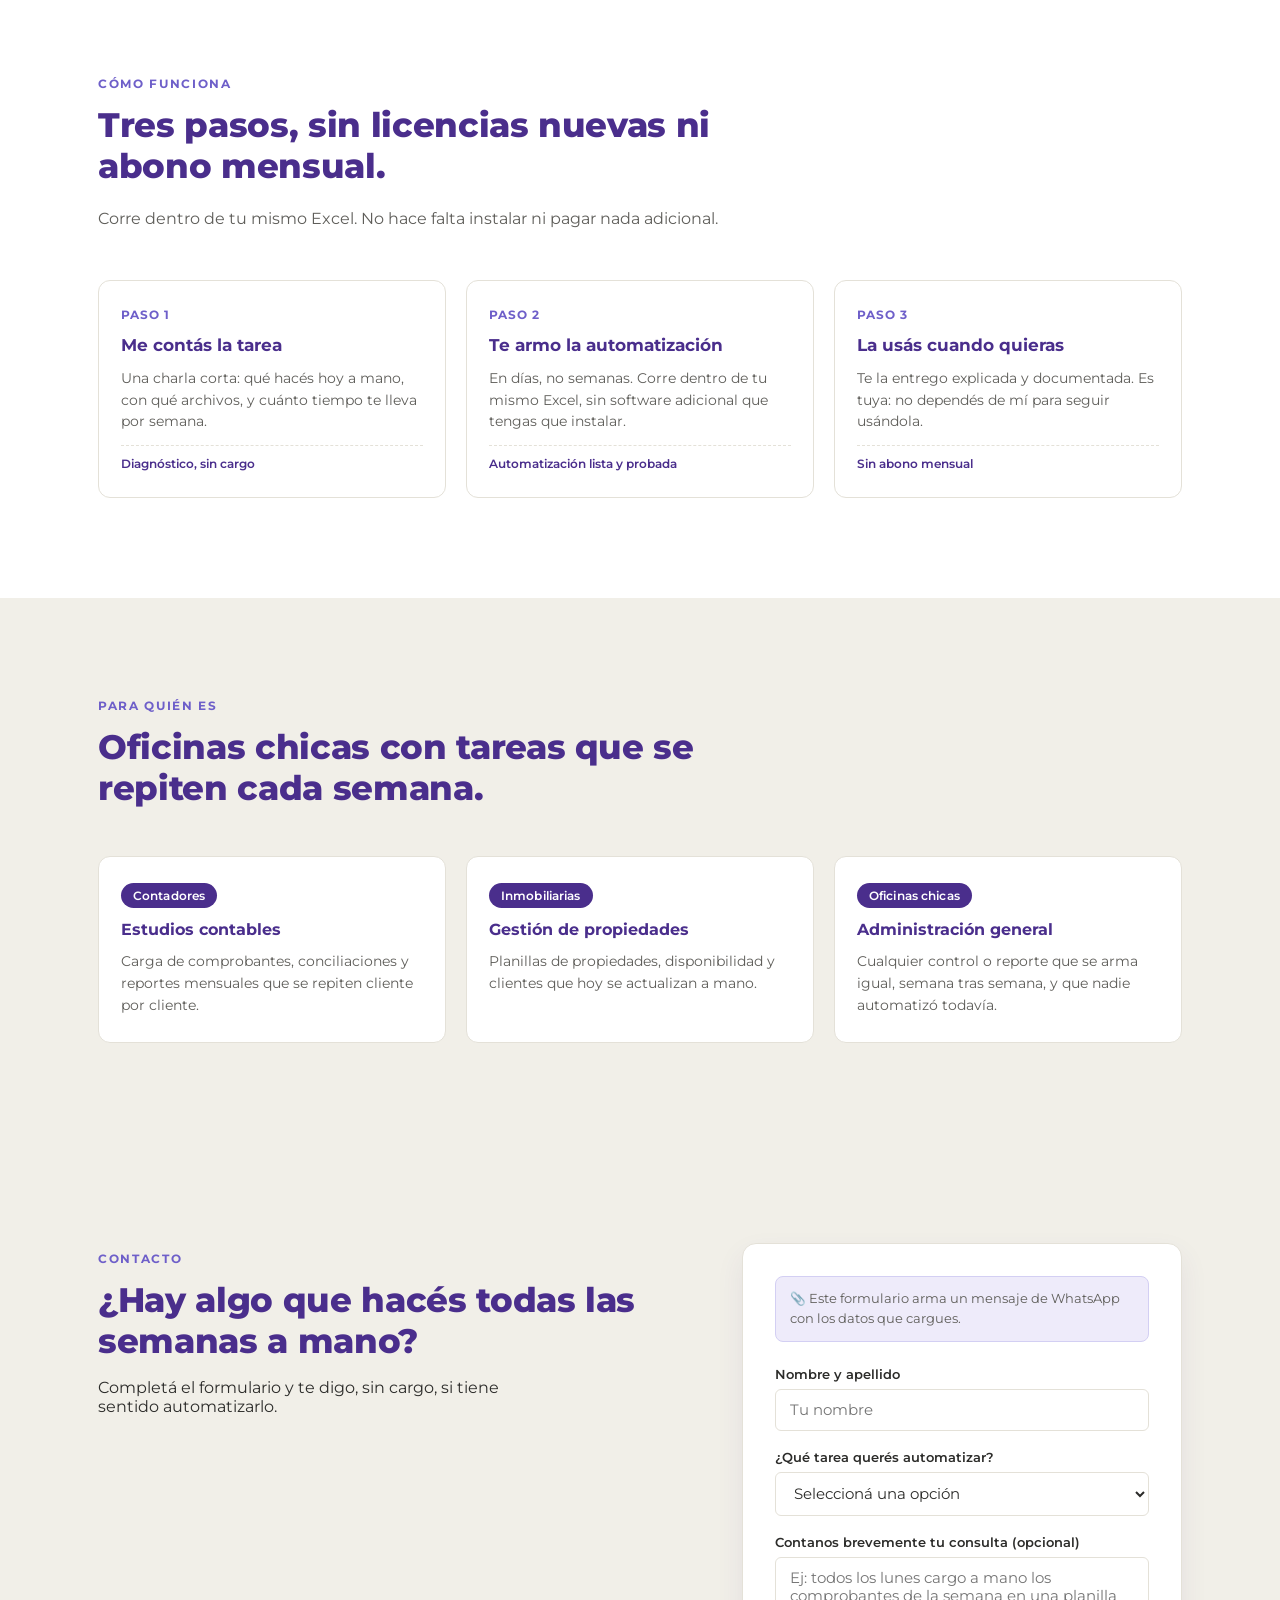
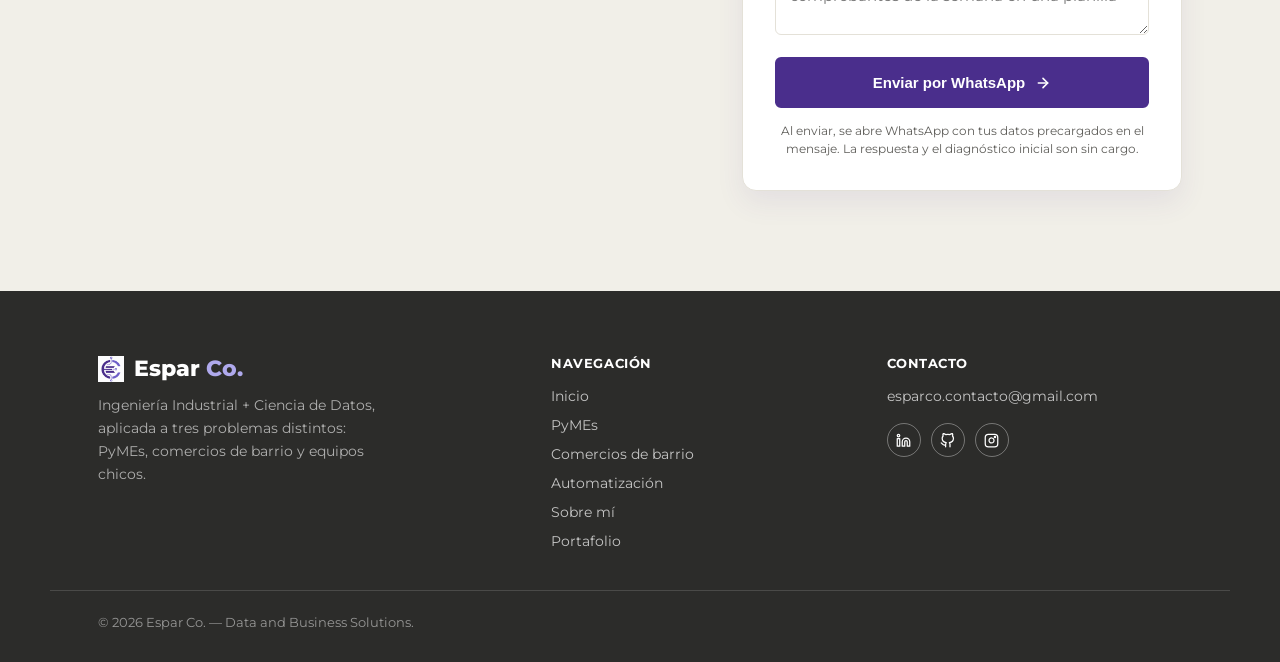
==== commit 2d9d2b80: "Logo solo violeta, naranja para resaltar y dato de +25 comercios en Calzada" ====
--- a/automatizaciones/index.html
+++ b/automatizaciones/index.html
@@ -91,13 +91,13 @@
               <rect x="30" y="210" width="58" height="6" fill="#E4E1D8" transform="rotate(-4 59 226)"></rect>
               <rect x="30" y="222" width="44" height="6" fill="#E4E1D8" transform="rotate(-4 59 226)"></rect>
             </g>
-            <path d="M158 160 H 230" stroke="#EE6718" stroke-width="3" stroke-dasharray="6 6"></path>
-            <path d="M222 150 L 236 160 L 222 170" fill="none" stroke="#EE6718" stroke-width="3" stroke-linecap="round" stroke-linejoin="round"></path>
+            <path d="M158 160 H 230" stroke="#6E5FC9" stroke-width="3" stroke-dasharray="6 6"></path>
+            <path d="M222 150 L 236 160 L 222 170" fill="none" stroke="#6E5FC9" stroke-width="3" stroke-linecap="round" stroke-linejoin="round"></path>
             <rect x="320" y="90" width="126" height="140" rx="10" fill="#FFFFFF" stroke="#4A2E8C" stroke-width="2.5"></rect>
             <rect x="336" y="108" width="94" height="8" rx="2" fill="#E4E1D8"></rect>
             <rect x="336" y="128" width="94" height="8" rx="2" fill="#E4E1D8"></rect>
             <rect x="336" y="148" width="60" height="8" rx="2" fill="#E4E1D8"></rect>
-            <circle cx="383" cy="192" r="26" fill="#EE6718"></circle>
+            <circle cx="383" cy="192" r="26" fill="#6E5FC9"></circle>
             <path d="M371 192 L 380 201 L 397 182" fill="none" stroke="#FFFFFF" stroke-width="4" stroke-linecap="round" stroke-linejoin="round"></path>
           </svg>
         </div>
--- a/assets/css/style.css
+++ b/assets/css/style.css
@@ -9,7 +9,8 @@
      se cambian solo estos valores y el resto del sitio se acomoda solo. */
   --brand: #4A2E8C;        /* ciruela: títulos, botones, fondos fuertes */
   --brand-deep: #351F6B;   /* ciruela oscuro: hover y degradados */
-  --accent: #EE6718;       /* naranja vivo: SOLO detalles grandes (puntos, bordes, wordmark) */
+  --brand-soft: #6E5FC9;   /* violeta medio: "Co." del nombre, eyebrows, links (5.1:1 sobre blanco) */
+  --accent: #EE6718;       /* naranja: SOLO para resaltar (Calzada, "Nuevo", "En línea"). Nunca en logo ni nombre */
   --accent-text: #B44A0C;  /* naranja oscuro: textos chicos y links (contraste 5.4:1 sobre blanco) */
   --lila: #AFA9EC;         /* secundario: degradados y detalles sobre fondo ciruela */
   --white: #FFFFFF;
@@ -34,7 +35,7 @@
 }
 
 img { max-width: 100%; display: block; }
-a { color: var(--accent-text); text-decoration: none; }
+a { color: var(--brand-soft); text-decoration: none; }
 a:hover { color: var(--brand); }
 
 .container {
@@ -48,7 +49,7 @@
   font-weight: 700;
   letter-spacing: .14em;
   text-transform: uppercase;
-  color: var(--accent-text);
+  color: var(--brand-soft);
 }
 
 .section-heading {
@@ -143,7 +144,7 @@
 .logo-link { display: flex; align-items: center; gap: 10px; flex-shrink: 0; }
 .logo-link img { height: 36px; width: auto; }
 .logo-wordmark { font-size: 19px; font-weight: 800; color: var(--brand); letter-spacing: -.01em; white-space: nowrap; }
-.logo-wordmark em { color: var(--accent); font-style: normal; }
+.logo-wordmark em { color: var(--brand-soft); font-style: normal; }
 
 .main-nav {
   display: flex;
@@ -158,7 +159,7 @@
 .nav-link:hover { color: var(--brand); }
 .nav-link.is-active {
   color: var(--brand);
-  border-bottom: 2px solid var(--accent);
+  border-bottom: 2px solid var(--brand);
   padding-bottom: 4px;
 }
 
@@ -313,7 +314,7 @@
   font-weight: 700;
   letter-spacing: .08em;
   text-transform: uppercase;
-  color: var(--accent-text);
+  color: var(--brand-soft);
 }
 .phase-card h3 { font-size: 17px; font-weight: 700; color: var(--brand); margin: 0; line-height: 1.3; }
 .phase-card p { font-size: 13.5px; color: var(--gray); line-height: 1.6; margin: 0; flex-grow: 1; }
@@ -392,7 +393,7 @@
 }
 .project-card .client {
   font-size: 13px;
-  color: var(--accent-text);
+  color: var(--brand-soft);
   margin: 0;
   font-weight: 600;
 }
@@ -446,7 +447,7 @@
   border-radius: 16px;
   overflow: hidden;
   z-index: 2;
-  background: linear-gradient(160deg, var(--brand) 0%, var(--brand-deep) 70%, var(--accent) 160%);
+  background: linear-gradient(160deg, var(--brand) 0%, var(--brand-deep) 60%, var(--brand-soft) 130%);
   box-shadow: 0 20px 40px rgba(74, 46, 140, .22);
   display: flex;
   flex-direction: column;
@@ -495,7 +496,7 @@
 .timeline { display: flex; flex-direction: column; }
 .timeline-item { display: flex; gap: 18px; }
 .timeline-dot-col { display: flex; flex-direction: column; align-items: center; }
-.timeline-dot { width: 10px; height: 10px; border-radius: 999px; background: var(--accent); flex-shrink: 0; }
+.timeline-dot { width: 10px; height: 10px; border-radius: 999px; background: var(--brand-soft); flex-shrink: 0; }
 .timeline-dot.is-last { background: var(--brand); }
 .timeline-line { width: 2px; flex-grow: 1; background: var(--line); }
 .timeline-content { padding-bottom: 26px; }
@@ -555,7 +556,7 @@
 .form-card select:focus,
 .form-card textarea:focus {
   outline: none;
-  border-color: var(--accent);
+  border-color: var(--brand-soft);
 }
 .form-card textarea { resize: vertical; min-height: 76px; font-family: inherit; }
 .form-disclaimer {
@@ -636,7 +637,7 @@
 .footer-brand-link:hover { opacity: .8; }
 .footer-brand-icon { height: 26px; width: auto; }
 .footer-brand { font-size: 22px; font-weight: 800; color: var(--white); margin-bottom: 0; }
-.footer-brand span { color: var(--accent); } /* 22px bold: el naranja vivo alcanza (3:1 para texto grande) */
+.footer-brand span { color: var(--lila); } /* sobre grafito el lila se lee bien (6.5:1) */
 .footer-tagline { font-size: 13.5px; color: rgba(255, 255, 255, .62); line-height: 1.7; max-width: 280px; margin: 0; }
 .footer-col-title {
   font-size: 13px;
@@ -784,11 +785,11 @@
 .path-grid { display: grid; grid-template-columns: repeat(3, minmax(0, 1fr)); gap: 24px; }
 .path-card { padding: 32px 26px; display: flex; flex-direction: column; gap: 16px; text-decoration: none; }
 .path-card .badge-icon { width: 48px; height: 48px; border-radius: 12px; }
-.path-card .path-eyebrow { font-size: 11.5px; font-weight: 700; letter-spacing: .08em; text-transform: uppercase; color: var(--accent-text); }
+.path-card .path-eyebrow { font-size: 11.5px; font-weight: 700; letter-spacing: .08em; text-transform: uppercase; color: var(--brand-soft); }
 .path-card h3 { font-size: 19px; font-weight: 700; color: var(--brand); margin: 0; line-height: 1.3; }
 .path-card p { font-size: 14px; color: var(--gray); line-height: 1.65; margin: 0; flex-grow: 1; }
 .path-card .path-cta { font-size: 14px; font-weight: 700; color: var(--brand); display: inline-flex; align-items: center; gap: 6px; margin-top: 4px; }
-.path-card:hover .path-cta { color: var(--accent-text); }
+.path-card:hover .path-cta { color: var(--brand-soft); }
 
 /* ============================================================
    AUTOMATIZACIÓN — subpágina
@@ -950,6 +951,21 @@
   color: rgba(255, 255, 255, .7);
 }
 .calzada-credit strong { color: var(--white); font-weight: 600; }
+
+/* Dato destacado: número grande en naranja + explicación al lado */
+.calzada-stat {
+  display: inline-flex;
+  align-items: center;
+  gap: 16px;
+  margin: 0 0 30px;
+  padding: 14px 22px 14px 18px;
+  border-radius: 12px;
+  background: rgba(255, 255, 255, .08);
+  border: 1px solid rgba(255, 255, 255, .16);
+}
+.calzada-stat-num { font-size: 40px; font-weight: 800; line-height: 1; color: var(--accent); letter-spacing: -.02em; }
+.calzada-stat-label { font-size: 14.5px; line-height: 1.4; color: rgba(255, 255, 255, .9); }
+.calzada-stat-label strong { color: var(--white); }
 
 /* Ilustración: celular con buscador + mapa (dibujo, no captura real) */
 .calzada-visual { position: relative; }
@@ -967,7 +983,7 @@
   color: var(--brand);
 }
 .hero-news .tag {
-  background: var(--brand); color: var(--white);
+  background: var(--accent-text); /* naranja: es un aviso, tiene que saltar a la vista */ color: var(--white);
   font-size: 11px; font-weight: 700; letter-spacing: .06em; text-transform: uppercase;
   padding: 4px 10px; border-radius: 999px;
 }
@@ -975,7 +991,7 @@
 
 /* Card destacada en el portafolio */
 .project-card.is-featured { border: 2px solid var(--brand); position: relative; }
-.project-card.is-featured .badge-icon { background: var(--accent-text); }
+.project-card.is-featured .badge-icon { background: var(--brand); }
 
 /* Nota para comercios que ya están en Calzada Digital */
 .calzada-next {
